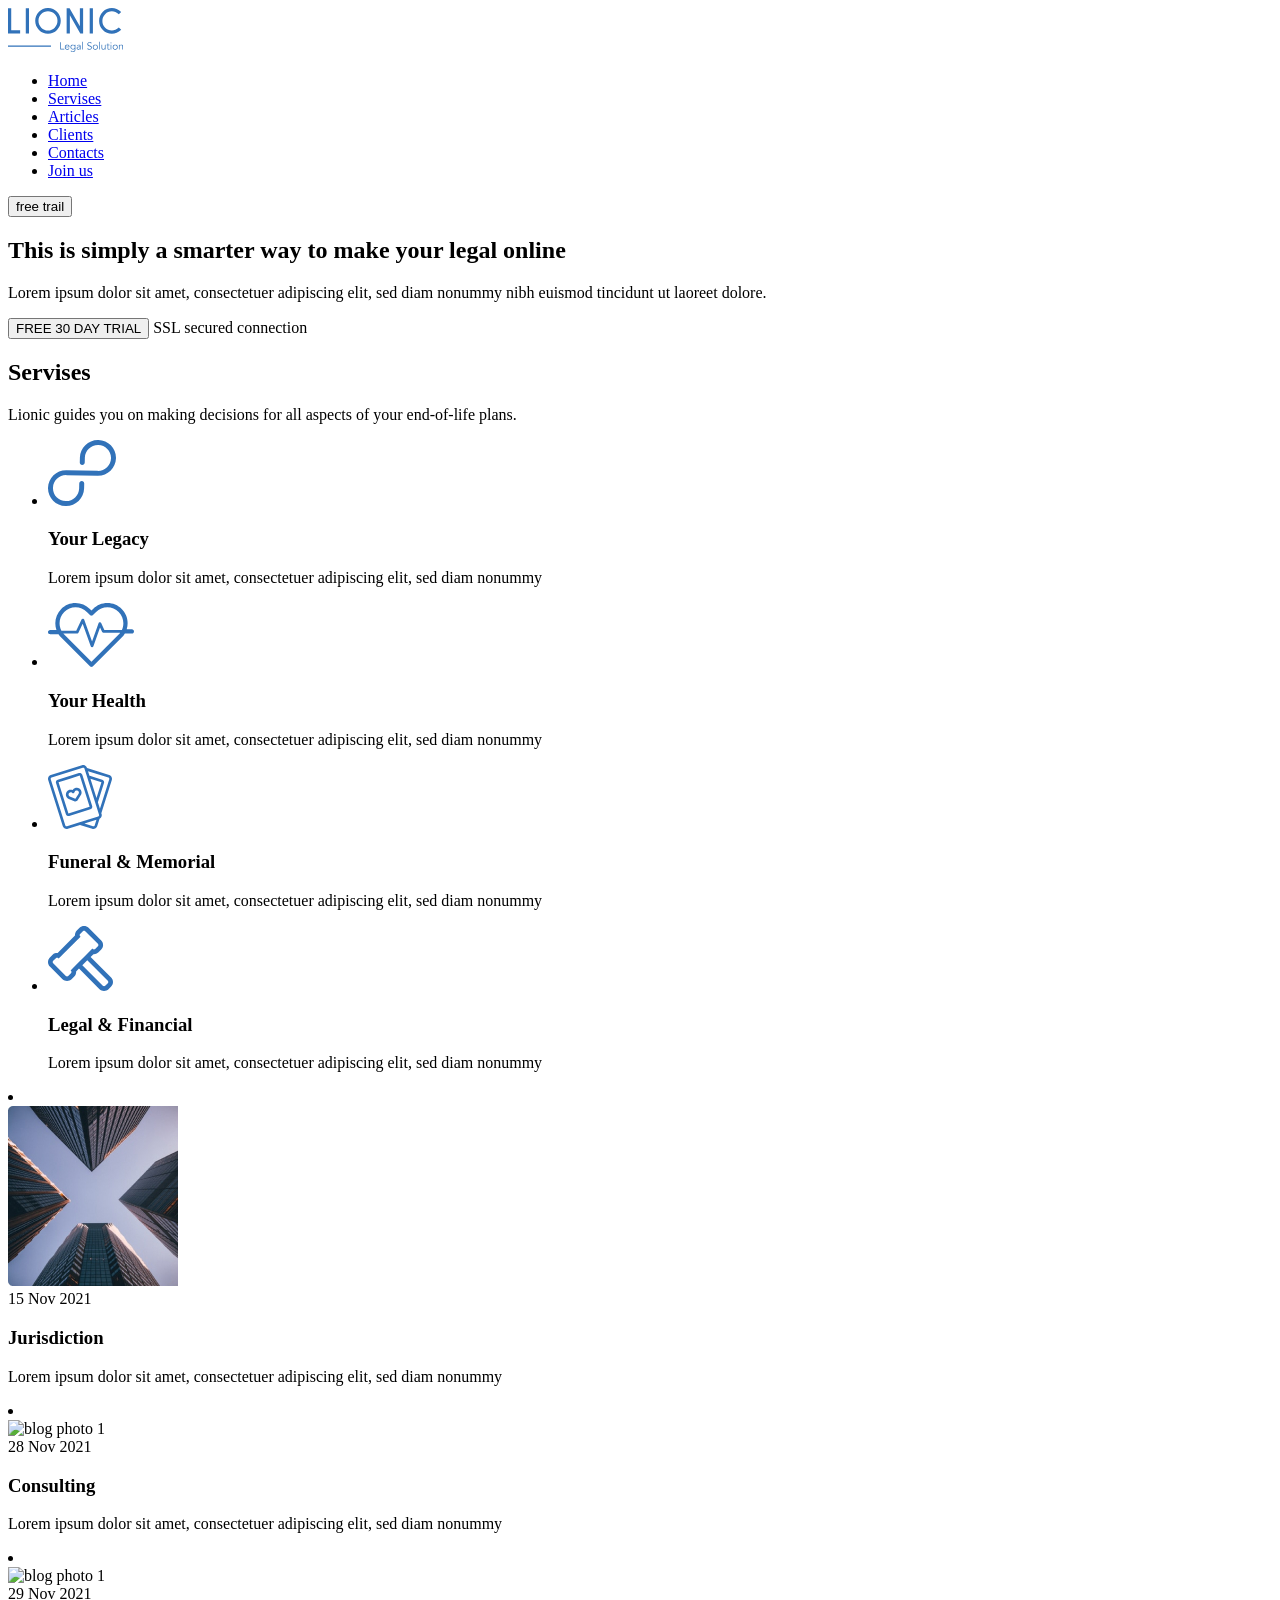
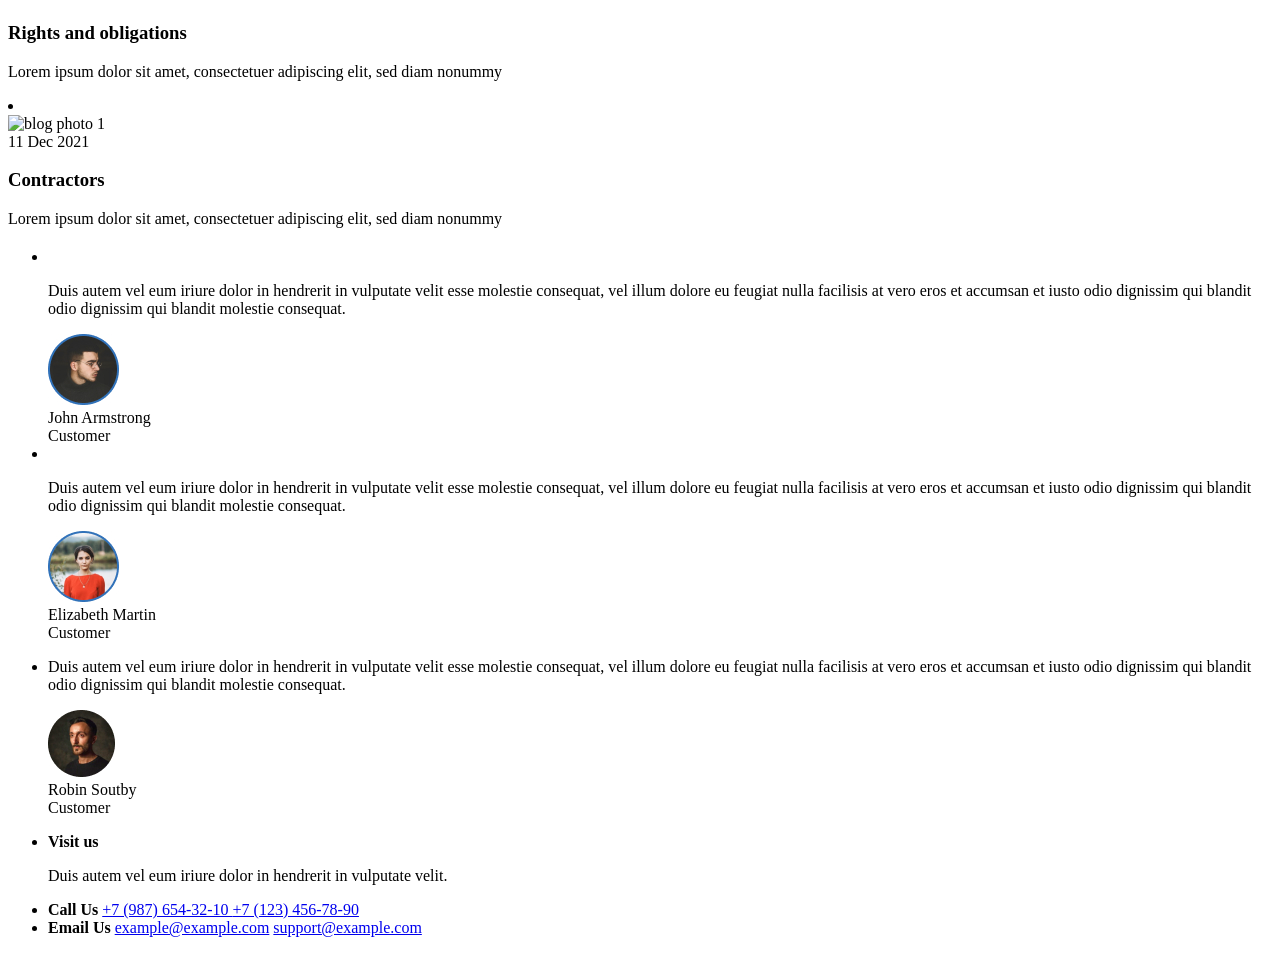
==== index.html @ 8d48a547 "1.5" ====
<!DOCTYPE html>
<html lang="en">
<head>
    <meta charset="UTF-8">
    <meta http-equiv="X-UA-Compatible" content="IE=edge">
    <meta name="viewport" content="width=device-width, initial-scale=1.0">
    <link rel="stylesheet" href="style/index.css">
    <title>Lionic</title>
</head>
<body>
     <header class="header"></header>
<div>
    <a href="#"class="header-logo">
        
        <img src="img/logo.svg" alt="logo" class="header-logo">
    </a>
    
    <nav class="header-nav">
        <ul>
            <li class="heder-list-item"><a href="#" class="header-link">Home</a></li>
            <li class="heder-list-item"><a href="#services" class="header-link">Servises</a></li>
            <li class="heder-list-item"><a href="#articles" class="header-link">Articles</a></li>
            <li class="heder-list-item"><a href="#clients" class="header-link">Clients</a></li>
            <li class="heder-list-item"><a href="#contacts" class="header-link">Contacts</a></li>
            <li class="heder-list-item"><a href="#join_us" class="header-link">Join us</a></li>
        </ul>
    </nav>  
    <button class="btn header-btn">free trail</button>
</div>

<main class="main">
    <section id="hero" class="hero">
        <div class="contanier">
            <div class="hero-container">
                <h1 class="hero-title">
                    This is&nbsp;simply a&nbsp;smarter way to&nbsp;make your legal online
                </h1>
                <p class="header-descr">
                    Lorem ipsum dolor sit amet, consectetuer adipiscing elit, sed diam nonummy nibh euismod tincidunt ut&nbsp;laoreet dolore.
                </p>
                <button class="btn hero-btn">
                    FREE 30&nbsp;DAY TRIAL
                </button>
                <span class="hero-secure">
                    SSL secured connection
                </span>
            </div>
        </div>
    </section>
    <section id="services" class="services">
        <h2 class="section-title services-title">
            Servises
        </h2>
        <p class="section-descr services-descr">
            Lionic guides you on&nbsp;making decisions for all aspects of&nbsp;your end-of-life plans.
        </p>
        <ul class="sernisesitem">
            <li class="services-item">
                <img class="services-item-icon" src="img/serv1.svg" alt="icon"></img>
                <h3 class="servicesitem-title">
                    Your Legacy
                </h3>
                <p class="services-item-desc">
                    Lorem ipsum dolor sit amet, consectetuer adipiscing elit, sed diam nonummy
                </p>
            </li>
            <li class="services-item">
                <img class="services-item-icon" src="img/serv2.svg" alt="icon"></img>
                <h3 class="servicesitem-title">
                    Your Health
                </h3>
                <p class="services-item-desc">
                    Lorem ipsum dolor sit amet, consectetuer adipiscing elit, sed diam nonummy
                </p>
                </li>
            </li>
            <li class="services-item">
                <img class="services-item-icon" src="img/serv3.svg" alt="icon"></img>
                <h3 class="servicesitem-title">
                    Funeral &amp;&nbsp;Memorial
                </h3>
                <p class="services-item-desc">
                    Lorem ipsum dolor sit amet, consectetuer adipiscing elit, sed diam nonummy
                </p>
                </li>
            </li>
            <li class="services-item">
                <img class="services-item-icon" src="img/serv4.svg" alt="icon"></img>
                <h3 class="servicesitem-title">
                    Legal &amp;&nbsp;Financial
                </h3>
                <p class="services-item-desc">
                    Lorem ipsum dolor sit amet, consectetuer adipiscing elit, sed diam nonummy
                </p>
                </li>
            </li>
        </ul>
    </section>
    <section id="articles" class="articles">
    <li class="articles-item">
        <article class="blog-preview">
            <img src="img/blog1.jpg" class="blog-preview" alt="blog photo 1">
            <div class="blog preview-text">
                <time class="blog-preview-time" datetime="2022-02-26 14:36">
                    15&nbsp;Nov 2021
                </time>
                <h3 class="blog-preview-title">
                    Jurisdiction
                </h3>
                <p class="blog-preview-descr">
                    Lorem ipsum dolor sit amet, consectetuer adipiscing elit, sed diam nonummy
                </p>
            </div>
        </article>
    </li>
    <li class="articles-item"></li>
        <article class="blog-preview">
            <img src="img/blog2.jpg" class="blog-preview" alt="blog photo 1">
            <div class="blog preview-text">
                <time class="blog-preview-time" datetime="2022-02-26 14:36">
                    28&nbsp;Nov 2021
                </time>
                <h3 class="blog-preview-title">
                    Consulting
                </h3>
                <p class="blog-preview-descr">
                    Lorem ipsum dolor sit amet, consectetuer adipiscing elit, sed diam nonummy
                </p>
            </div>
        </article>
    <li class="articles-item"></li>
            <article class="blog-preview">
                <img src="img/blog3.jpg" class="blog-preview" alt="blog photo 1">
                <div class="blog preview-text">
                    <time class="blog-preview-time" datetime="2022-02-26 14:36">
                        29&nbsp;Nov 2021
                    </time>
                    <h3 class="blog-preview-title">
                        Rights and obligations
                    </h3>
                    <p class="blog-preview-descr">
                        Lorem ipsum dolor sit amet, consectetuer adipiscing elit, sed diam nonummy
                    </p>
                </div>
            </article>
    <li class="articles-item"></li>
            <article class="blog-preview">
                <img src="img/blog4.jpg" class="blog-preview" alt="blog photo 1">
                <div class="blog preview-text">
                    <time class="blog-preview-time" datetime="2022-02-26 14:36">
                        11&nbsp;Deс 2021
                    </time>
                    <h3 class="blog-preview-title">
                        Contractors
                    </h3>
                    <p class="blog-preview-descr">
                        Lorem ipsum dolor sit amet, consectetuer adipiscing elit, sed diam nonummy
                    </p>
                </div>
            </article>
    </section>
    <section id="clients" class="clients">
        <div class="contanier">
            <h2 class="section-title clients-title">

            </h2>
            <ul class="client-list">
                <li class="client-item"></li>
                    <p class="clients-item-descr">
                        Duis autem vel eum iriure dolor in&nbsp;hendrerit in&nbsp;vulputate velit esse molestie consequat, vel illum dolore
                        eu&nbsp;feugiat nulla facilisis at&nbsp;vero eros et&nbsp;accumsan et&nbsp;iusto odio dignissim qui blandit odio
                        dignissim qui blandit molestie consequat.
                    </p>
                    <div class="client-user">
                        <div class="client-avatar">
                            <img src="img/client1.jpg" alt="">
                        </div>
                        <div class="client-tex">
                            <div class="client-name">
                                John Armstrong
                            </div>
                            <span class="client-post">
                                Customer    
                            </span>
                        </div>
                    </div>
                <li class="client-item"></li>
                <p class="clients-item-descr">
                    Duis autem vel eum iriure dolor in&nbsp;hendrerit in&nbsp;vulputate velit esse molestie consequat, vel illum dolore
                    eu&nbsp;feugiat nulla facilisis at&nbsp;vero eros et&nbsp;accumsan et&nbsp;iusto odio dignissim qui blandit odio
                    dignissim qui blandit molestie consequat.
                </p>
                <div class="client-user">
                    <div class="client-avatar">
                        <img src="img/client2.jpg" alt="">
                    </div>
                    <div class="client-tex">
                        <div class="client-name">
                             Elizabeth Martin
                        </div>
                        <span class="client-post">
                            Customer
                        </span>
                    </div>
                </div>
                <li class="client-item">
                <p class="clients-item-descr">
                    Duis autem vel eum iriure dolor in&nbsp;hendrerit in&nbsp;vulputate velit esse molestie consequat, vel illum dolore
                    eu&nbsp;feugiat nulla facilisis at&nbsp;vero eros et&nbsp;accumsan et&nbsp;iusto odio dignissim qui blandit odio
                    dignissim qui blandit molestie consequat.
                </p>
                <div class="client-user">
                    <div class="client-avatar">
                        <img src="img/client3.jpg" alt="">
                    </div>
                    <div class="client-tex">
                        <div class="client-name">
                            Robin Soutby
                        </div>
                        <span class="client-post">
                            Customer
                        </span>
                    </div>
                </div>
                </li>
            </ul>
        </div>
    </section>
    <section id="contacts" class="contacts">
    <ul class="contacts-list">
        <li class="contacts-item">
            <strong class="contacts-item-caption">
                Visit us
            </strong>
            <p class="contavts-item-text">
                Duis autem vel eum iriure dolor in&nbsp;hendrerit in&nbsp;vulputate velit.
            </p>
        </li>
        <li class="contacts-item">
            <strong class="contacts-item-caption">
                Call&nbsp;Us
            </strong>
            <a href="tel:+79876543210" class="contacs-item-link">
                +7 (987) 654-32-10
            </a>
            <a href="tel:+71234567890" class="contacs-item-link">
                +7 (123) 456-78-90
            </a>
        </li>
        <li class="contacts-item">
            <strong class="contacts-item-caption">
                Email&nbsp;Us
            </strong>
            <a href="mailto:example@example.com">example@example.com</a>
            <a href="mailto:support@example.com">support@example.com</a>
        </li>
    </ul>
    </section>
    <section id="join_us" class="join_us">
    
    </sectionsrc
</main>
<footer class="footer">

</footer>
</body>
</html>
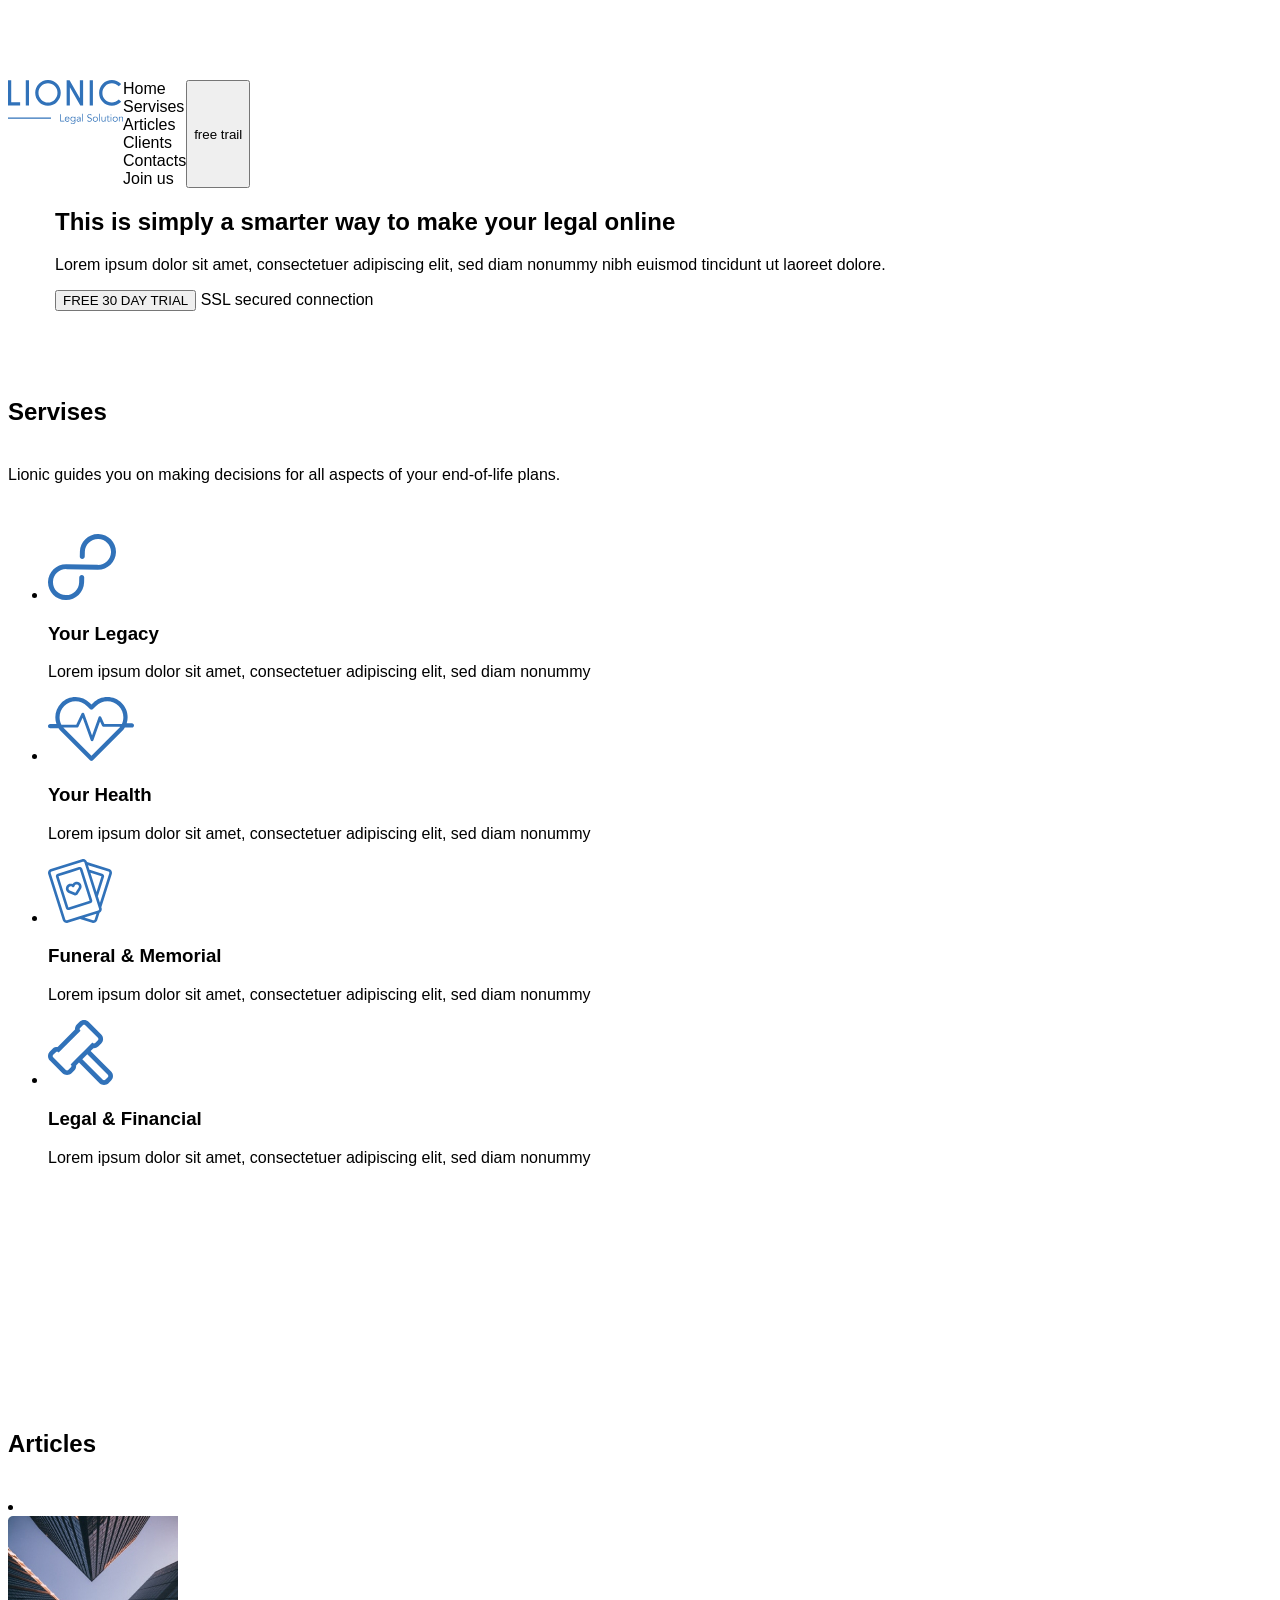
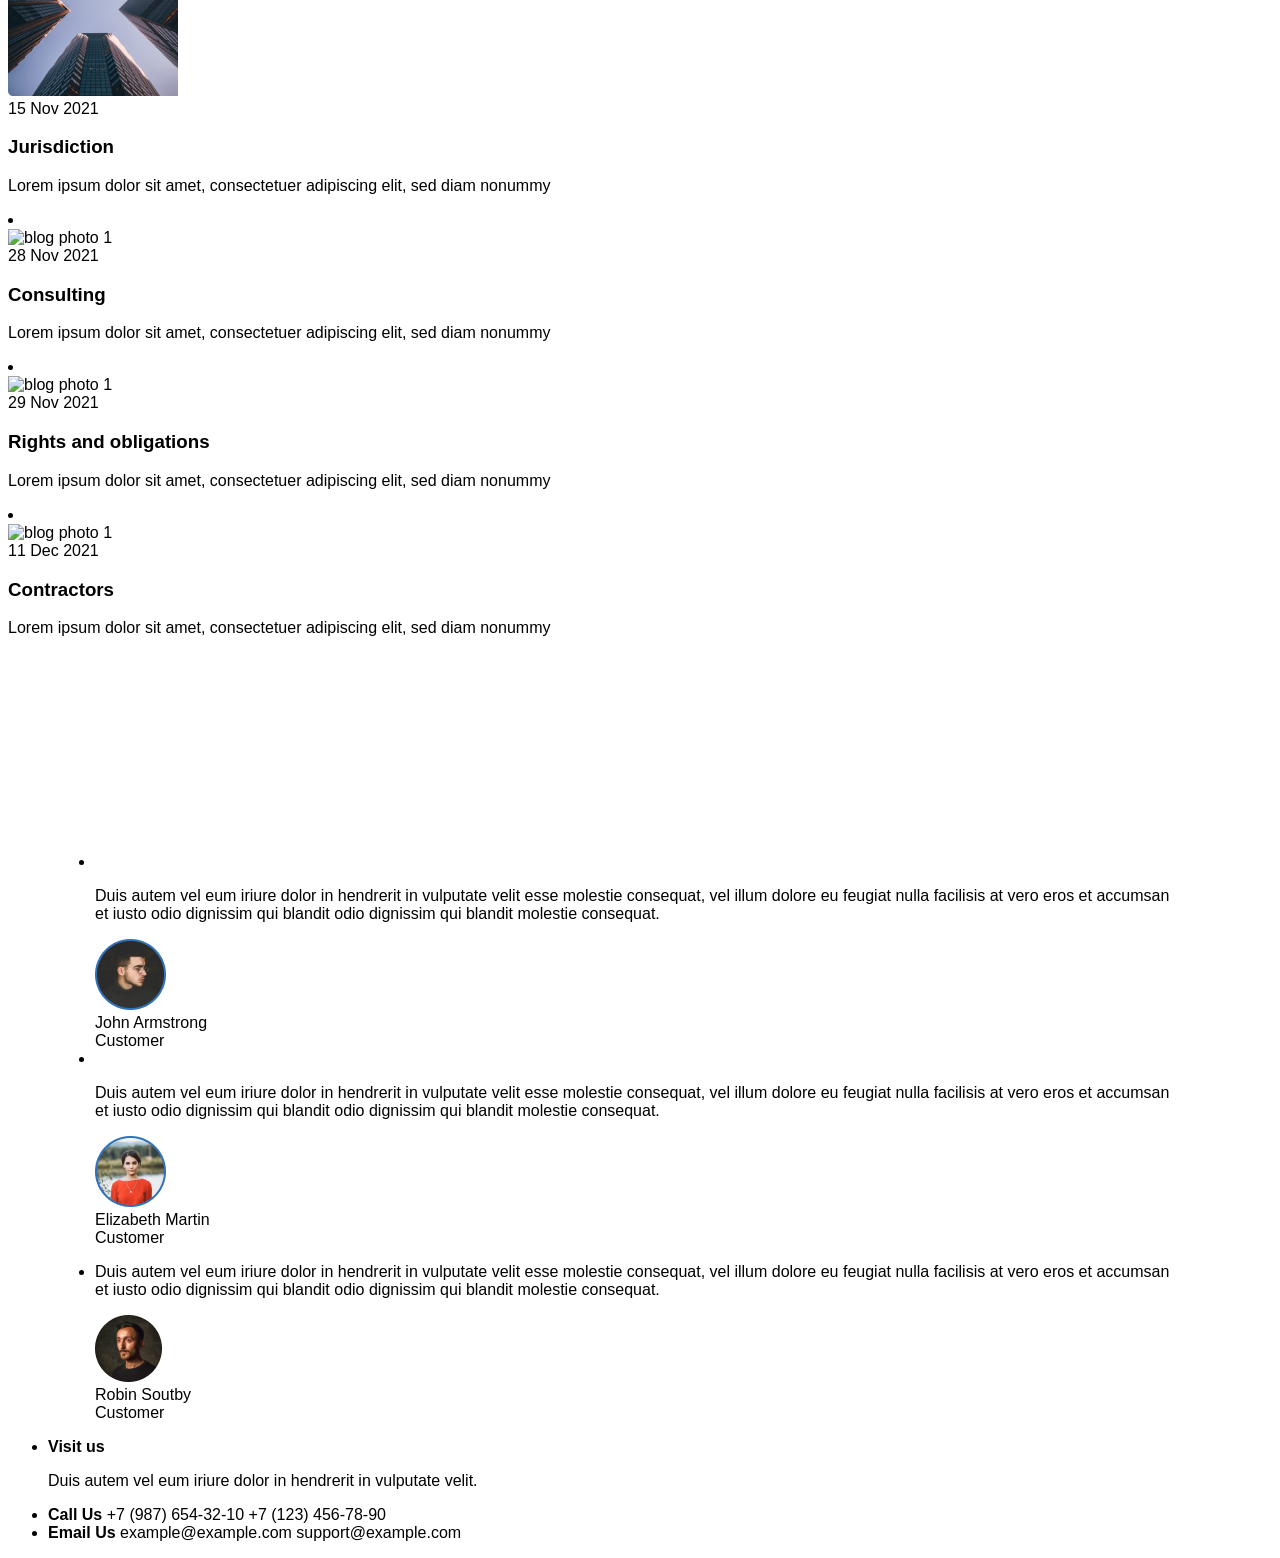
==== commit afd15dc6: "0.6.77" ====
--- a/index.html
+++ b/index.html
@@ -4,19 +4,20 @@
     <meta charset="UTF-8">
     <meta http-equiv="X-UA-Compatible" content="IE=edge">
     <meta name="viewport" content="width=device-width, initial-scale=1.0">
-    <link rel="stylesheet" href="style/index.css">
+    <link rel="stylesheet" href="css/normalize.css">
+    <link rel="stylesheet" href="css/style.css">
     <title>Lionic</title>
 </head>
 <body>
      <header class="header"></header>
-<div>
+<div class="container flex heaedercontainer">
     <a href="#"class="header-logo">
         
         <img src="img/logo.svg" alt="logo" class="header-logo">
     </a>
     
     <nav class="header-nav">
-        <ul>
+        <ul class="header-list  list-reset">
             <li class="heder-list-item"><a href="#" class="header-link">Home</a></li>
             <li class="heder-list-item"><a href="#services" class="header-link">Servises</a></li>
             <li class="heder-list-item"><a href="#articles" class="header-link">Articles</a></li>
@@ -47,7 +48,7 @@
             </div>
         </div>
     </section>
-    <section id="services" class="services">
+    <section id="services" class="services section-offiset">
         <h2 class="section-title services-title">
             Servises
         </h2>
@@ -96,7 +97,10 @@
             </li>
         </ul>
     </section>
-    <section id="articles" class="articles">
+    <section id="articles" class="articles section-offiset">
+            <h2 class="section-title services-title">
+              Articles
+             </h2>
     <li class="articles-item">
         <article class="blog-preview">
             <img src="img/blog1.jpg" class="blog-preview" alt="blog photo 1">
@@ -159,7 +163,7 @@
                 </div>
             </article>
     </section>
-    <section id="clients" class="clients">
+    <section id="clients" class="clients ection-offiset">
         <div class="contanier">
             <h2 class="section-title clients-title">
 
@@ -226,7 +230,7 @@
             </ul>
         </div>
     </section>
-    <section id="contacts" class="contacts">
+    <section id="contacts" class="contacts ection-offiset">
     <ul class="contacts-list">
         <li class="contacts-item">
             <strong class="contacts-item-caption">
@@ -256,7 +260,7 @@
         </li>
     </ul>
     </section>
-    <section id="join_us" class="join_us">
+    <section id="join_us" class="join_us ection-offiset">
     
     </sectionsrc
 </main>
--- a/css/style.css
+++ b/css/style.css
@@ -0,0 +1,68 @@
+html {
+    box-sizing: border-box;
+}
+
+
+*,
+*::before,
+*::after {
+    box-sizing:inherit;
+}
+
+a {
+    color: inherit;
+    text-decoration: none;
+}
+
+img{
+    max-width: 100%;
+}
+
+body {
+    min-width: 1200px;
+    font-family: 'font', sans-serif;
+}
+
+.list-reset {
+    margin: 0;
+    padding: 0;
+    list-style: none;
+}
+
+.btn-reset {
+    padding: 0;
+    border:0;
+    background-color: transparent;
+    cursor: pointer;
+}
+
+.flex {
+    display: flex;
+}
+
+.contanier{
+    width:1200px;
+    padding: 0 15px;
+    margin: 0 auto;
+}
+
+.section-title{
+    margin: 0;
+    margin-bottom: 40px;
+}
+
+.section-descr {
+    margin: 0;
+    margin-bottom: 50px;
+}
+
+.section-offiset{
+    padding-top: 87px;
+    padding-bottom: 160px;
+}
+
+/*HEADER*/
+.header{
+    padding: 36px 0;
+}
+
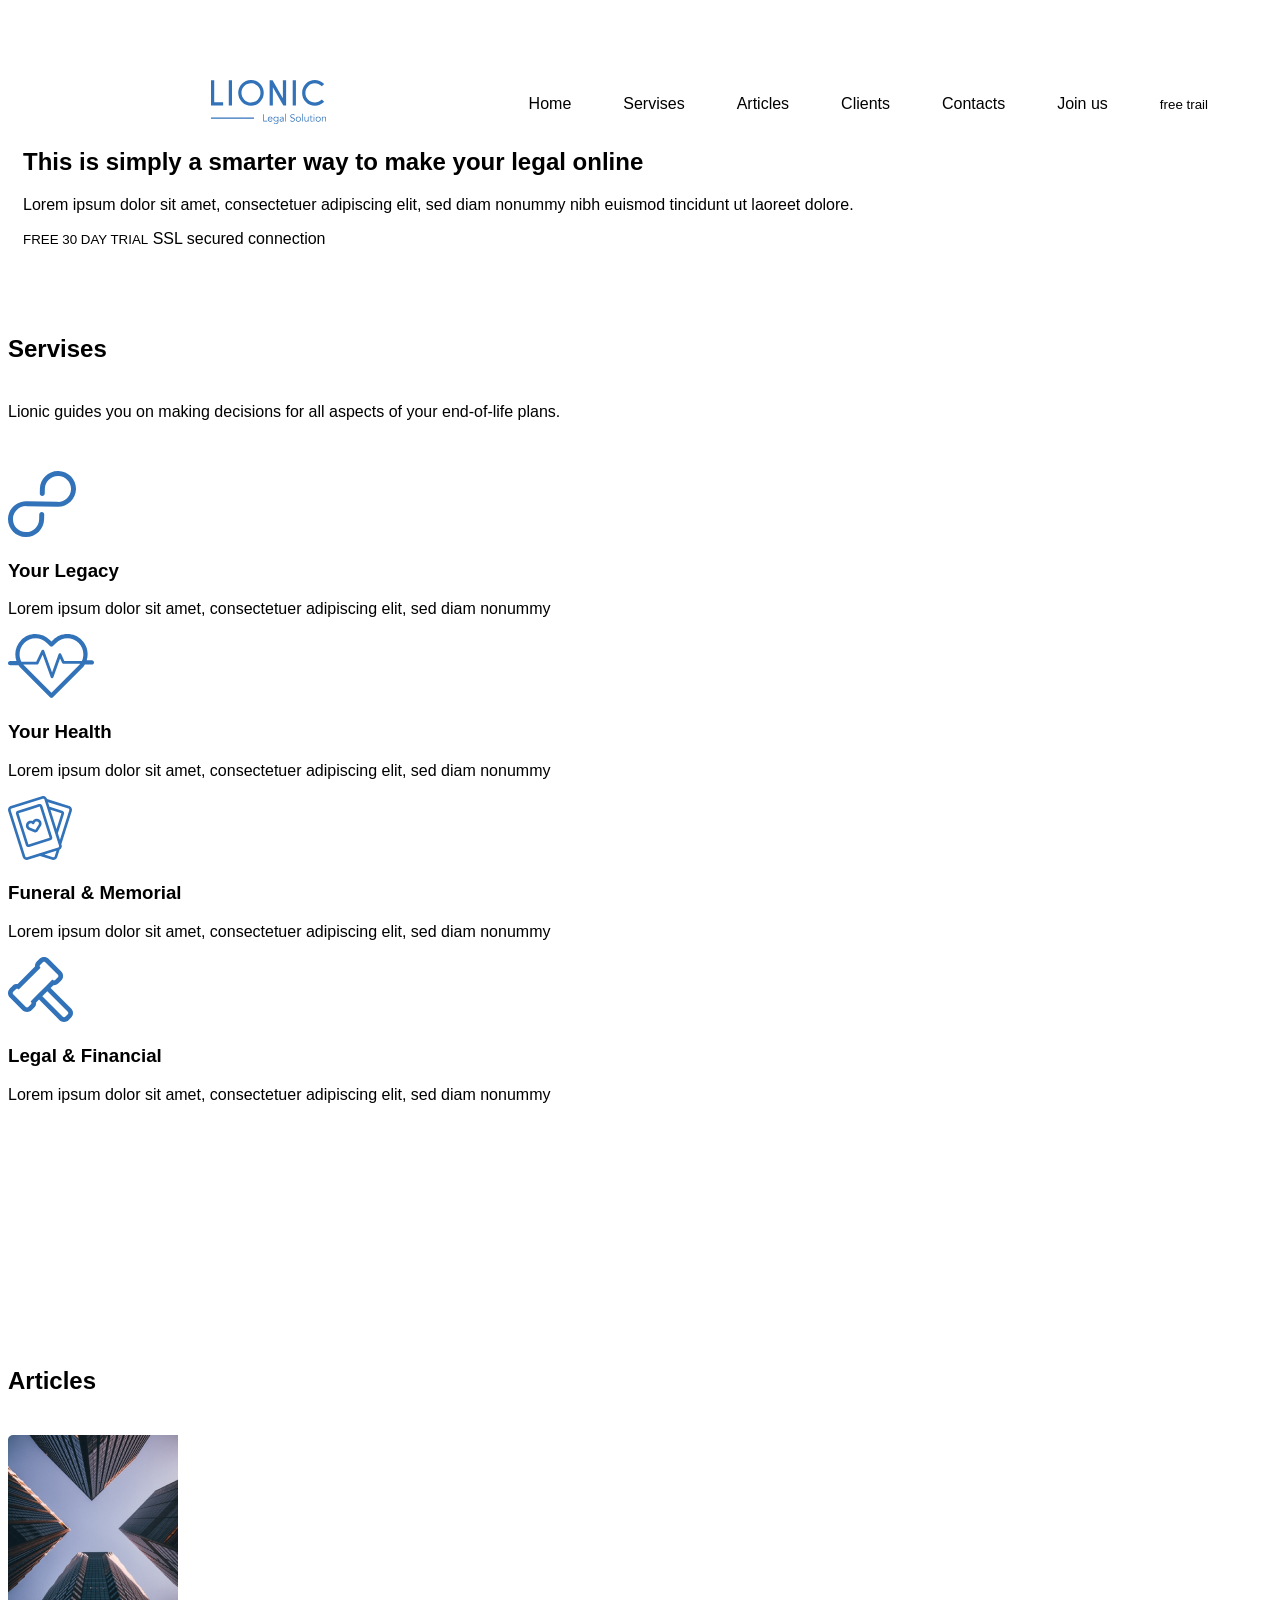
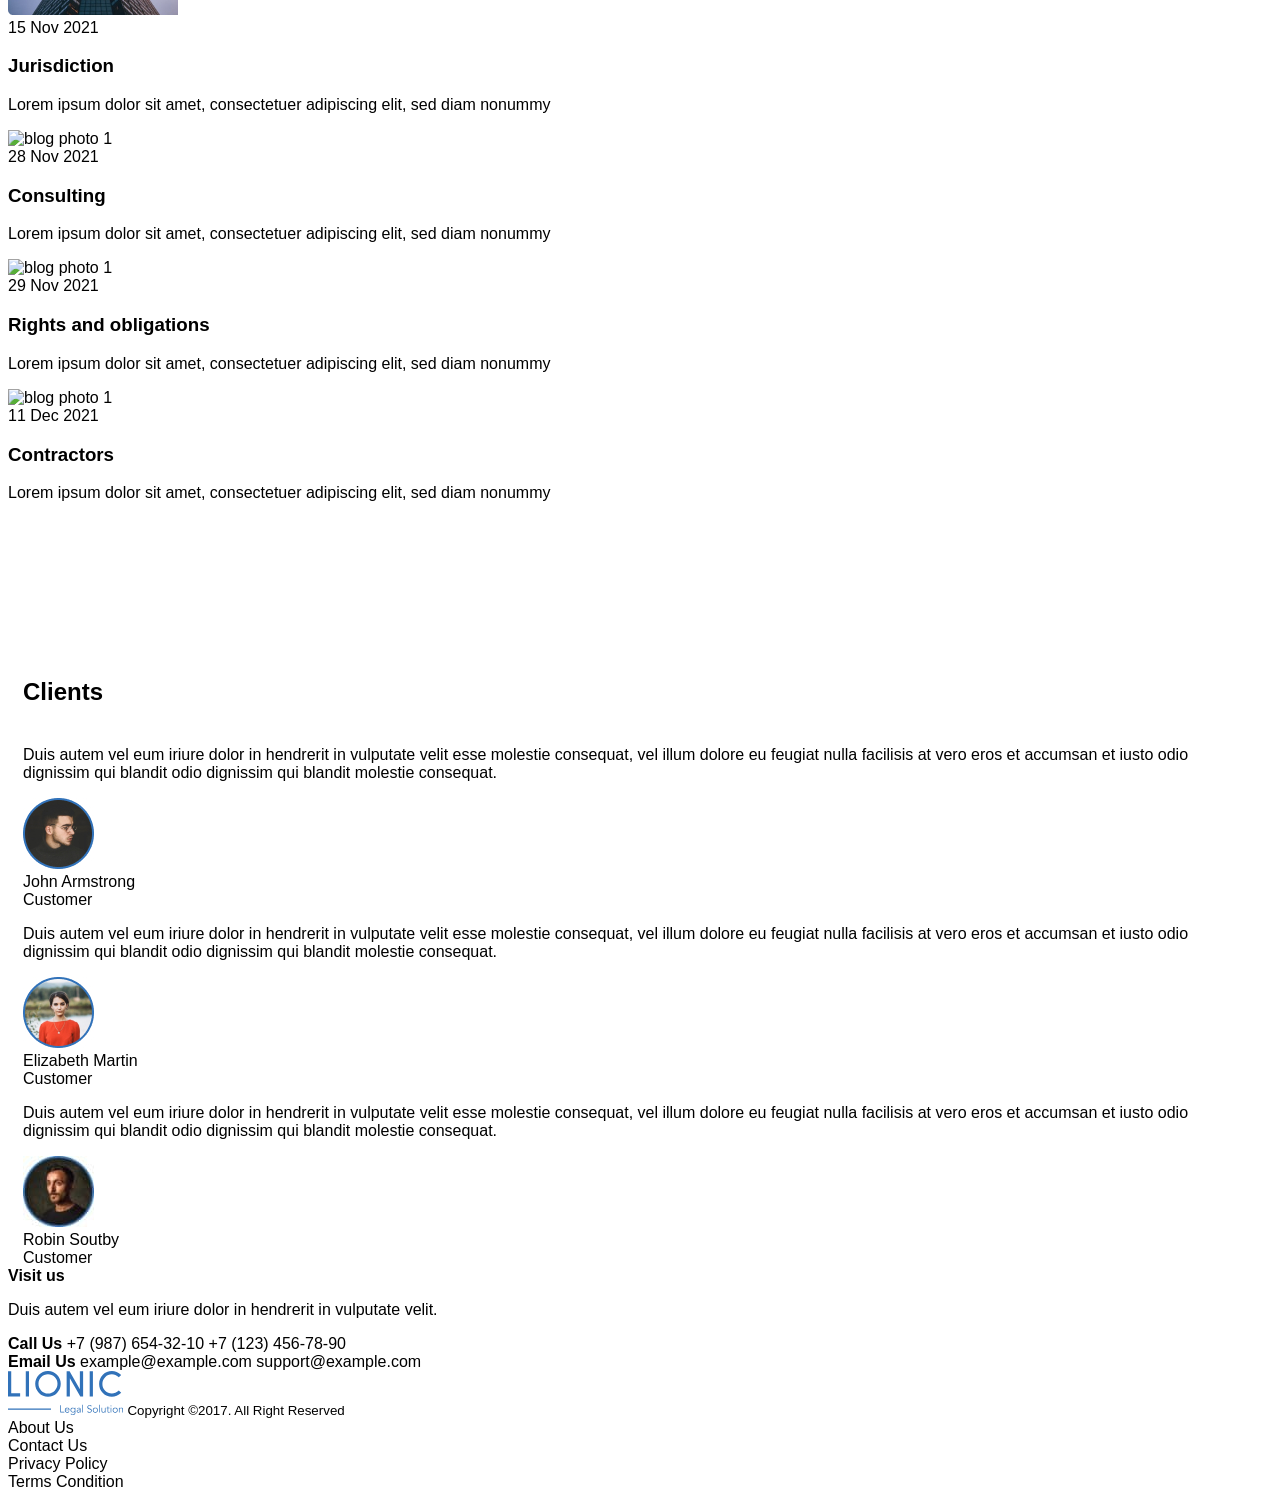
==== commit 43905199: "0/0/0/;" ====
--- a/index.html
+++ b/index.html
@@ -1,5 +1,5 @@
 <!DOCTYPE html>
-<html lang="en">
+<html lang="ru">
 <head>
     <meta charset="UTF-8">
     <meta http-equiv="X-UA-Compatible" content="IE=edge">
@@ -10,23 +10,22 @@
 </head>
 <body>
      <header class="header"></header>
-<div class="container flex heaedercontainer">
+<div class="container flex header-container">
     <a href="#"class="header-logo">
-        
-        <img src="img/logo.svg" alt="logo" class="header-logo">
+    <img src="img/logo.svg" alt="logo" class="header-logo">
     </a>
     
     <nav class="header-nav">
-        <ul class="header-list  list-reset">
-            <li class="heder-list-item"><a href="#" class="header-link">Home</a></li>
-            <li class="heder-list-item"><a href="#services" class="header-link">Servises</a></li>
-            <li class="heder-list-item"><a href="#articles" class="header-link">Articles</a></li>
-            <li class="heder-list-item"><a href="#clients" class="header-link">Clients</a></li>
-            <li class="heder-list-item"><a href="#contacts" class="header-link">Contacts</a></li>
-            <li class="heder-list-item"><a href="#join_us" class="header-link">Join us</a></li>
+        <ul class="header-list  list-reset flex">
+            <li class="header-list-item"><a href="#" class="header-link">Home</a></li>
+            <li class="header-list-item"><a href="#services" class="header-link">Servises</a></li>
+            <li class="header-list-item"><a href="#articles" class="header-link">Articles</a></li>
+            <li class="header-list-item"><a href="#clients" class="header-link">Clients</a></li>
+            <li class="header-list-item"><a href="#contacts" class="header-link">Contacts</a></li>
+            <li class="header-list-item"><a href="#join_us" class="header-link">Join us</a></li>
         </ul>
     </nav>  
-    <button class="btn header-btn">free trail</button>
+    <button class="btn-reset btn header-btn">free trail</button>
 </div>
 
 <main class="main">
@@ -39,7 +38,7 @@
                 <p class="header-descr">
                     Lorem ipsum dolor sit amet, consectetuer adipiscing elit, sed diam nonummy nibh euismod tincidunt ut&nbsp;laoreet dolore.
                 </p>
-                <button class="btn hero-btn">
+                <button class="btn-reset btn hero-btn">
                     FREE 30&nbsp;DAY TRIAL
                 </button>
                 <span class="hero-secure">
@@ -55,10 +54,10 @@
         <p class="section-descr services-descr">
             Lionic guides you on&nbsp;making decisions for all aspects of&nbsp;your end-of-life plans.
         </p>
-        <ul class="sernisesitem">
+        <ul class="list-reset servises-item">
             <li class="services-item">
                 <img class="services-item-icon" src="img/serv1.svg" alt="icon"></img>
-                <h3 class="servicesitem-title">
+                <h3 class="service-sitem-title">
                     Your Legacy
                 </h3>
                 <p class="services-item-desc">
@@ -67,7 +66,7 @@
             </li>
             <li class="services-item">
                 <img class="services-item-icon" src="img/serv2.svg" alt="icon"></img>
-                <h3 class="servicesitem-title">
+                <h3 class="services-item-title">
                     Your Health
                 </h3>
                 <p class="services-item-desc">
@@ -77,7 +76,7 @@
             </li>
             <li class="services-item">
                 <img class="services-item-icon" src="img/serv3.svg" alt="icon"></img>
-                <h3 class="servicesitem-title">
+                <h3 class="services-item-title">
                     Funeral &amp;&nbsp;Memorial
                 </h3>
                 <p class="services-item-desc">
@@ -87,7 +86,7 @@
             </li>
             <li class="services-item">
                 <img class="services-item-icon" src="img/serv4.svg" alt="icon"></img>
-                <h3 class="servicesitem-title">
+                <h3 class="service-sitem-title">
                     Legal &amp;&nbsp;Financial
                 </h3>
                 <p class="services-item-desc">
@@ -101,6 +100,7 @@
             <h2 class="section-title services-title">
               Articles
              </h2>
+<ul class="list-reset servises-item">
     <li class="articles-item">
         <article class="blog-preview">
             <img src="img/blog1.jpg" class="blog-preview" alt="blog photo 1">
@@ -166,17 +166,17 @@
     <section id="clients" class="clients ection-offiset">
         <div class="contanier">
             <h2 class="section-title clients-title">
-
+                Clients
             </h2>
-            <ul class="client-list">
+            <ul class="client-list list-reset">
                 <li class="client-item"></li>
-                    <p class="clients-item-descr">
-                        Duis autem vel eum iriure dolor in&nbsp;hendrerit in&nbsp;vulputate velit esse molestie consequat, vel illum dolore
-                        eu&nbsp;feugiat nulla facilisis at&nbsp;vero eros et&nbsp;accumsan et&nbsp;iusto odio dignissim qui blandit odio
-                        dignissim qui blandit molestie consequat.
-                    </p>
-                    <div class="client-user">
-                        <div class="client-avatar">
+                <p class="clients-item-descr">
+                    Duis autem vel eum iriure dolor in&nbsp;hendrerit in&nbsp;vulputate velit esse molestie consequat, vel illum dolore
+                    eu&nbsp;feugiat nulla facilisis at&nbsp;vero eros et&nbsp;accumsan et&nbsp;iusto odio dignissim qui blandit odio
+                    dignissim qui blandit molestie consequat.
+                </p>
+                <div class="client-user">
+                    <div class="client-avatar">
                             <img src="img/client1.jpg" alt="">
                         </div>
                         <div class="client-tex">
@@ -190,6 +190,7 @@
                     </div>
                 <li class="client-item"></li>
                 <p class="clients-item-descr">
+            
                     Duis autem vel eum iriure dolor in&nbsp;hendrerit in&nbsp;vulputate velit esse molestie consequat, vel illum dolore
                     eu&nbsp;feugiat nulla facilisis at&nbsp;vero eros et&nbsp;accumsan et&nbsp;iusto odio dignissim qui blandit odio
                     dignissim qui blandit molestie consequat.
@@ -231,7 +232,7 @@
         </div>
     </section>
     <section id="contacts" class="contacts ection-offiset">
-    <ul class="contacts-list">
+    <ul class="list-reset servises-item">
         <li class="contacts-item">
             <strong class="contacts-item-caption">
                 Visit us
@@ -244,10 +245,10 @@
             <strong class="contacts-item-caption">
                 Call&nbsp;Us
             </strong>
-            <a href="tel:+79876543210" class="contacs-item-link">
+            <a href="tel:+79876543210" class="contacts-item-link">
                 +7 (987) 654-32-10
             </a>
-            <a href="tel:+71234567890" class="contacs-item-link">
+            <a href="tel:+71234567890" class="contacts-item-link">
                 +7 (123) 456-78-90
             </a>
         </li>
@@ -265,7 +266,39 @@
     </sectionsrc
 </main>
 <footer class="footer">
-
+    <div class="container">
+        <div class="footer-left">
+        <a href="#" class="footer-logo">
+            <img src="img/logo.svg" alt="Logo">
+        </a>
+        <small class="footer-copy">
+            Copyright ©2017. All Right Reserved
+        </small>
+    </div>
+    <div class="footer-right">
+        <nav class="footer-nav">
+            <ul class="list-reset footer-list">
+                <li class="footer-item">
+                    <a href="#" target="_blank" class="footer-link">About Us</a>
+                </li>
+                <li class="footer-item">
+                    <a href="#" target="_blank" class="footer-link">Contact Us</a>
+                </li>
+                <li class="footer-item">
+                    <a href="#" target="_blank" class="footer-link">Privacy Policy</a>
+                </li>
+                <li class="footer-item">
+                    <a href="#" target="_blank" class="footer-link">Terms Condition</a>
+                </li>
+            </ul>
+        </nav>
+        <ul class="list-reset social">
+            <li class="social-item"><a href="#" class="social-link social-link-tw"></a></li>
+            <li class="social-item"><a href="#" class="social-link social-link-linkedin"></a></li>
+            <li class="social-item"><a href="#" class="social-link social-link-mail"></a></li>
+        </ul>
+    </div>
+</div>
 </footer>
 </body>
 </html>
--- a/css/style.css
+++ b/css/style.css
@@ -6,7 +6,7 @@
 *,
 *::before,
 *::after {
-    box-sizing:inherit;
+    box-sizing: inherit;
 }
 
 a {
@@ -19,7 +19,7 @@
 }
 
 body {
-    min-width: 1200px;
+    max-width: 1200px;
     font-family: 'font', sans-serif;
 }
 
@@ -41,7 +41,7 @@
 }
 
 .contanier{
-    width:1200px;
+    width: 1200px;
     padding: 0 15px;
     margin: 0 auto;
 }
@@ -66,3 +66,19 @@
     padding: 36px 0;
 }
 
+.header-container {
+    align-items: center;
+}
+
+.header-logo {
+    margin: auto;
+}
+
+.header-nav {
+    margin-right: 52px;
+}
+
+.header-list-item:not(:last-child){
+    margin-right: 52px;
+}
+
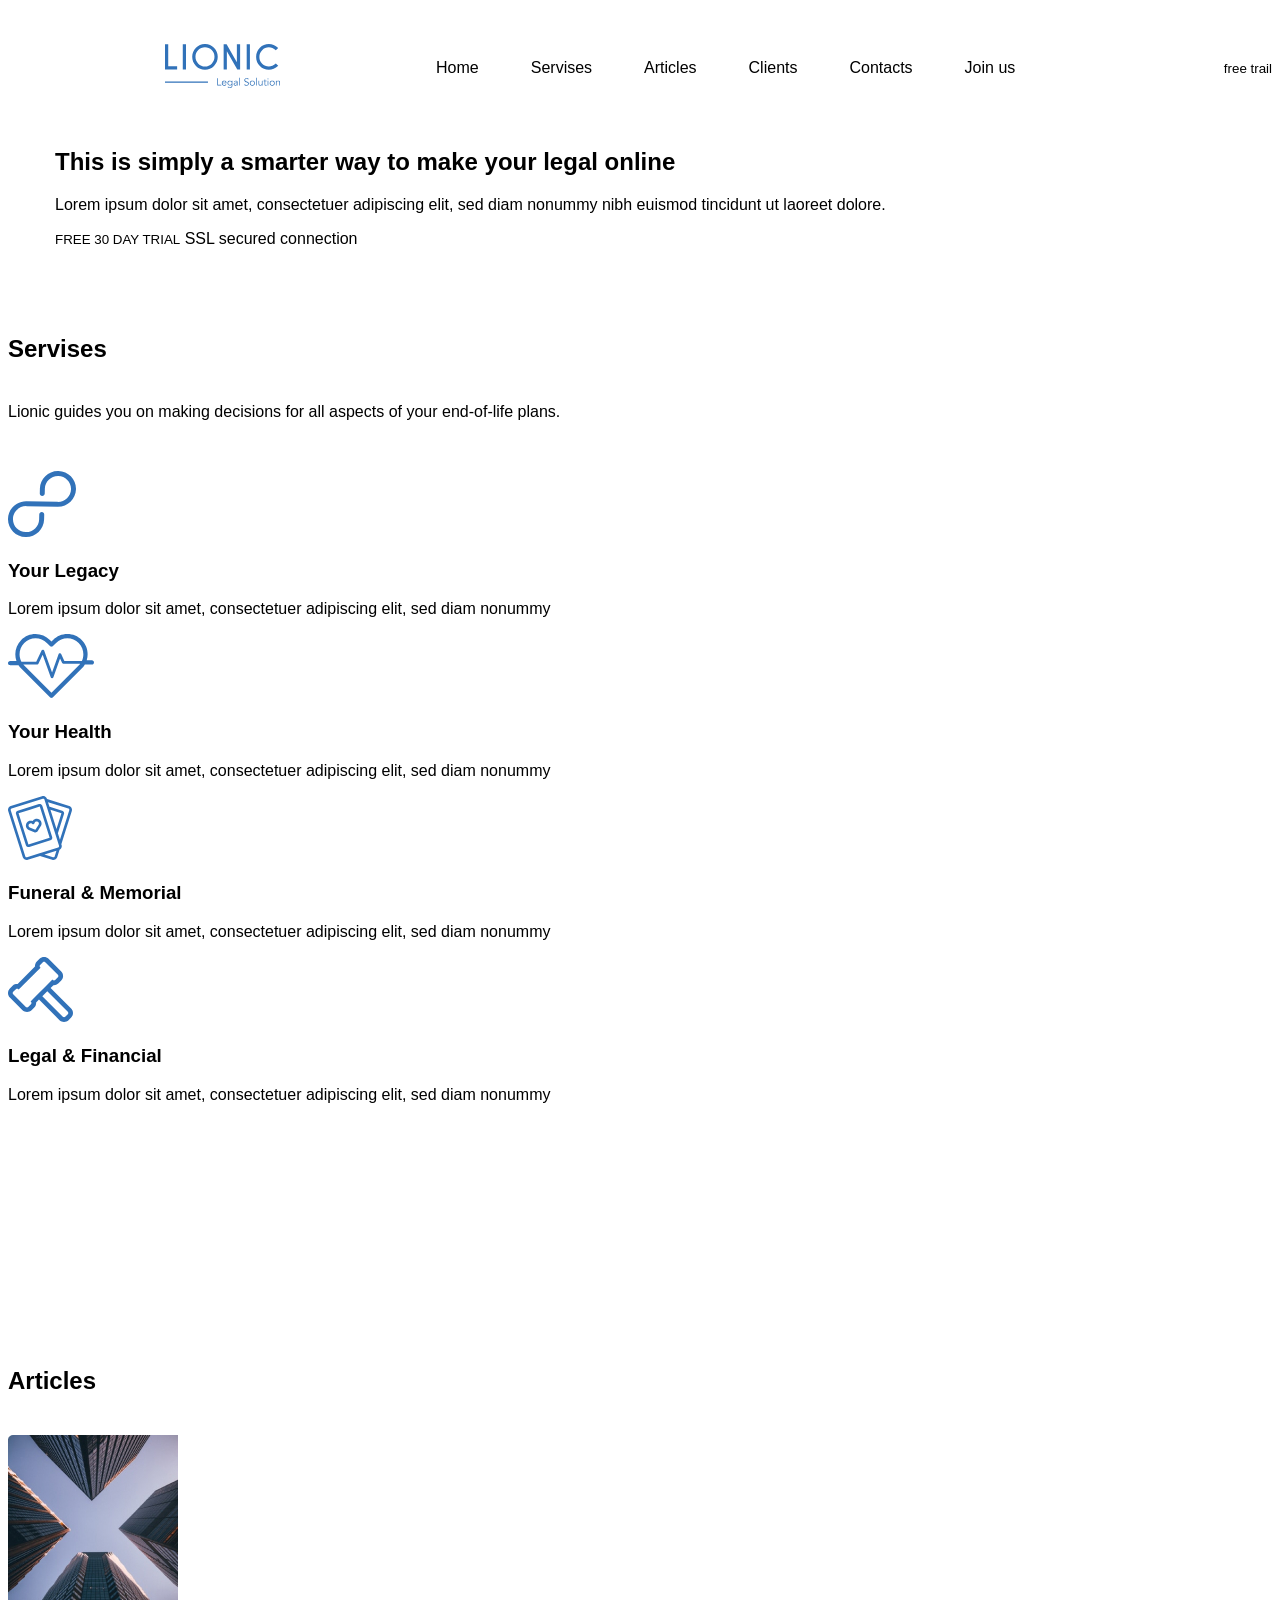
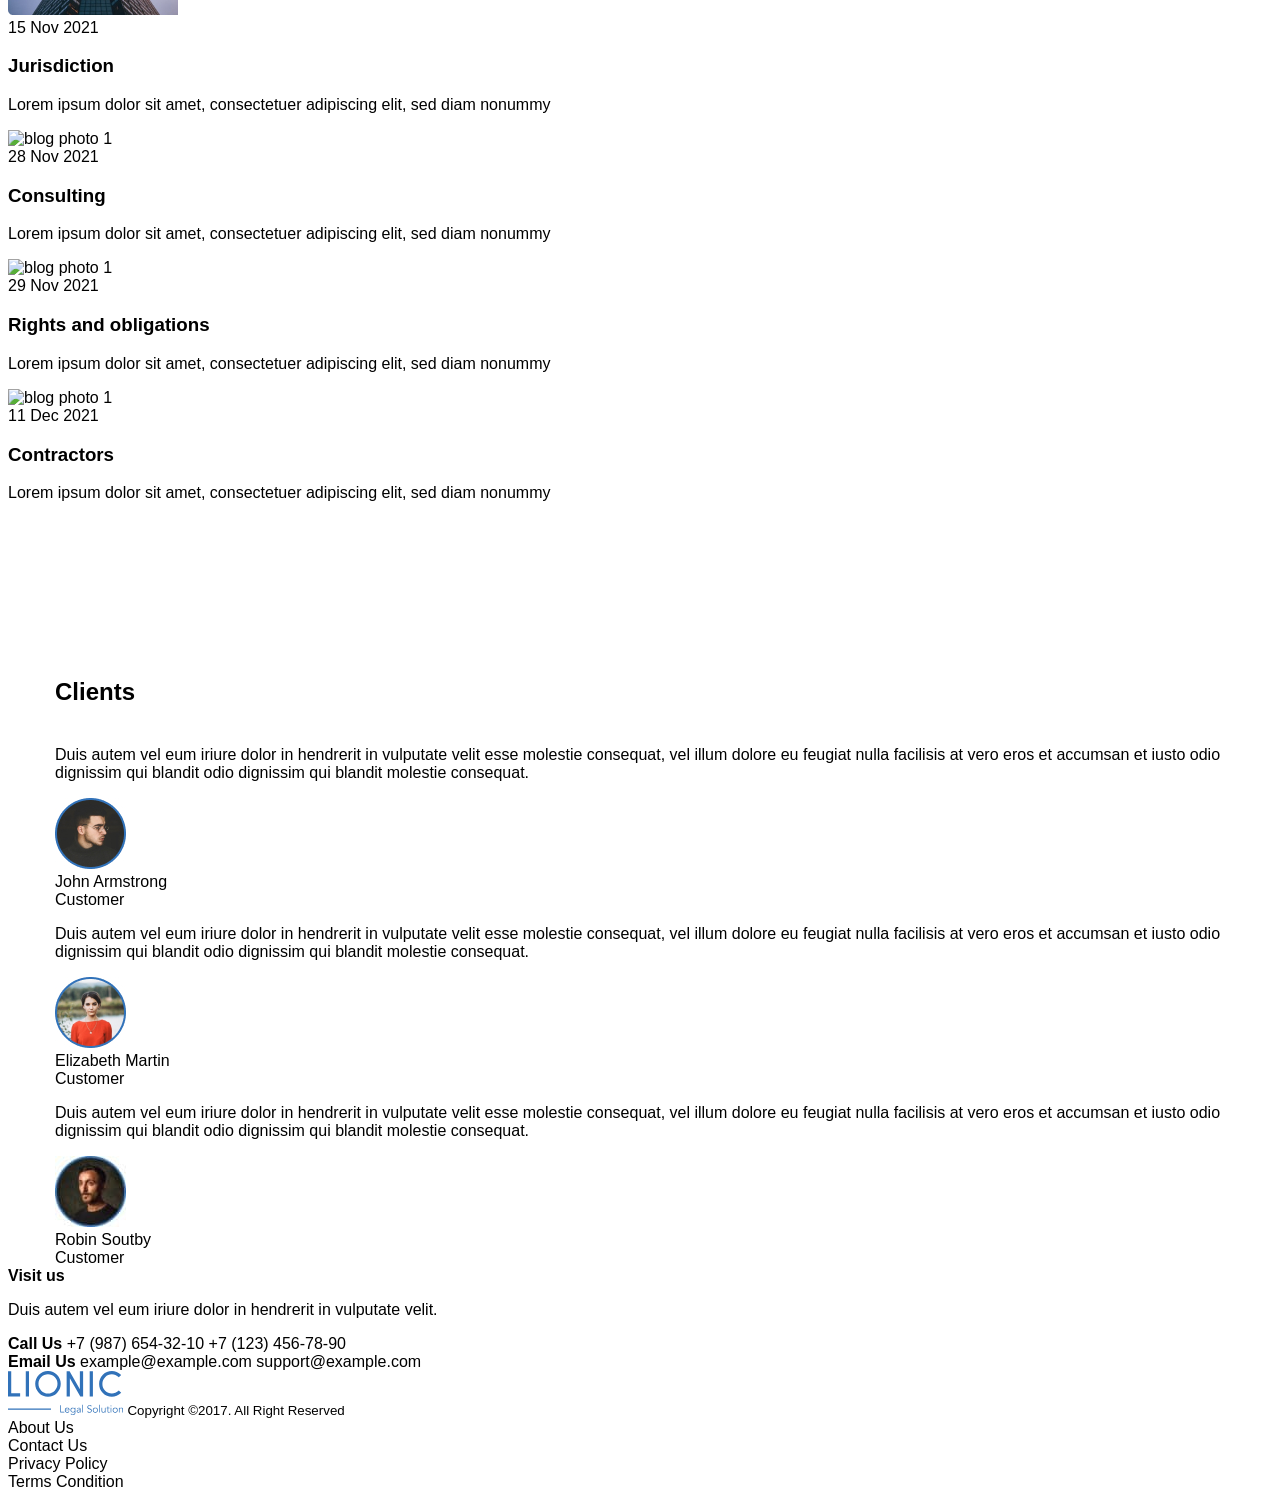
==== commit 99b4381a: "0ю6ю" ====
--- a/index.html
+++ b/index.html
@@ -9,7 +9,7 @@
     <title>Lionic</title>
 </head>
 <body>
-     <header class="header"></header>
+     <header class="header">
 <div class="container flex header-container">
     <a href="#"class="header-logo">
     <img src="img/logo.svg" alt="logo" class="header-logo">
@@ -27,7 +27,7 @@
     </nav>  
     <button class="btn-reset btn header-btn">free trail</button>
 </div>
-
+</header>
 <main class="main">
     <section id="hero" class="hero">
         <div class="contanier">
@@ -263,7 +263,7 @@
     </section>
     <section id="join_us" class="join_us ection-offiset">
     
-    </sectionsrc
+    </sectionsrc>
 </main>
 <footer class="footer">
     <div class="container">
--- a/css/style.css
+++ b/css/style.css
@@ -19,7 +19,7 @@
 }
 
 body {
-    max-width: 1200px;
+    min-width: 1200px;
     font-family: 'font', sans-serif;
 }
 
@@ -75,10 +75,10 @@
 }
 
 .header-nav {
+    margin-right: auto;
+}
+
+.header-list-item {
     margin-right: 52px;
 }
 
-.header-list-item:not(:last-child){
-    margin-right: 52px;
-}
-
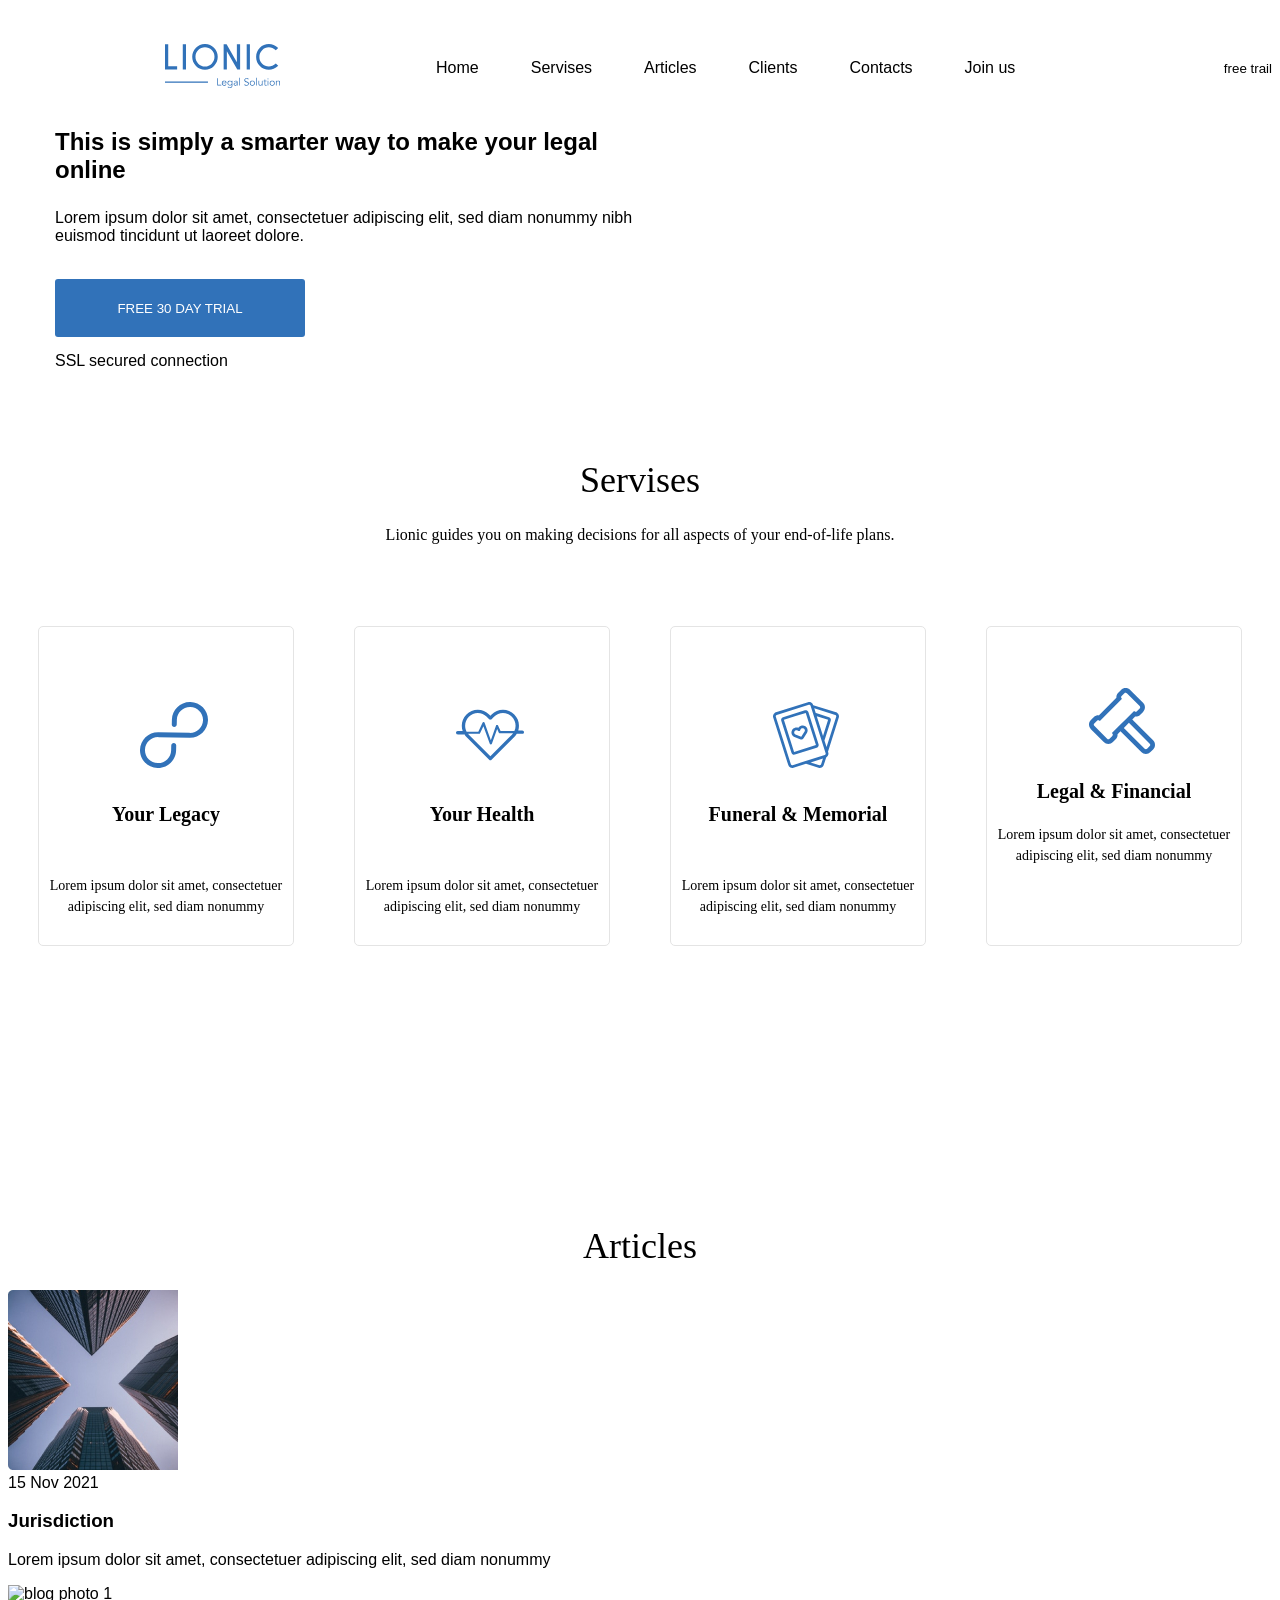
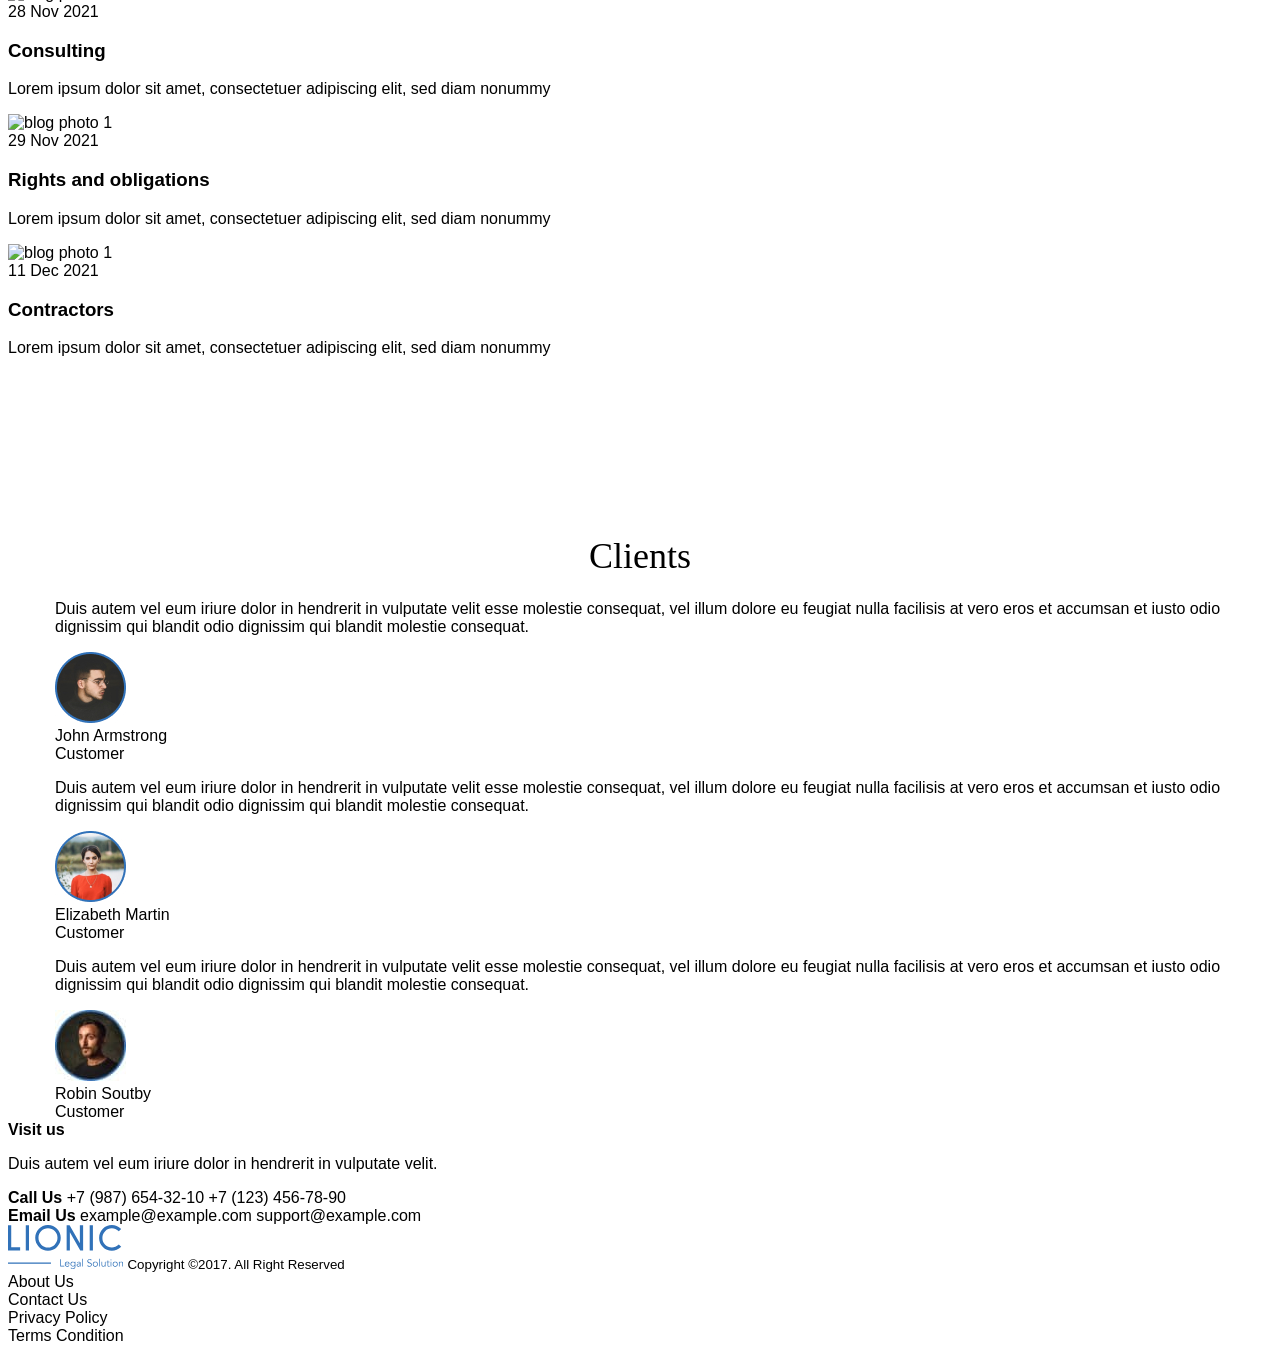
==== commit 8e67bff3: "+css.0.7.60" ====
--- a/index.html
+++ b/index.html
@@ -31,15 +31,17 @@
 <main class="main">
     <section id="hero" class="hero">
         <div class="contanier">
-            <div class="hero-container">
+            <div class="flex hero-contant">
                 <h1 class="hero-title">
                     This is&nbsp;simply a&nbsp;smarter way to&nbsp;make your legal online
                 </h1>
-                <p class="header-descr">
+                <p class="hero-descr">
                     Lorem ipsum dolor sit amet, consectetuer adipiscing elit, sed diam nonummy nibh euismod tincidunt ut&nbsp;laoreet dolore.
                 </p>
                 <button class="btn-reset btn hero-btn">
-                    FREE 30&nbsp;DAY TRIAL
+                   <p class="text-btn">
+                       FREE 30&nbsp;DAY TRIAL
+                   </p>
                 </button>
                 <span class="hero-secure">
                     SSL secured connection
@@ -54,17 +56,17 @@
         <p class="section-descr services-descr">
             Lionic guides you on&nbsp;making decisions for all aspects of&nbsp;your end-of-life plans.
         </p>
-        <ul class="list-reset servises-item">
-            <li class="services-item">
+        <ul class="list-reset servises-item flex">
+            <li class="services-item flex">
                 <img class="services-item-icon" src="img/serv1.svg" alt="icon"></img>
-                <h3 class="service-sitem-title">
+                <h3 class="services-item-title">
                     Your Legacy
                 </h3>
                 <p class="services-item-desc">
                     Lorem ipsum dolor sit amet, consectetuer adipiscing elit, sed diam nonummy
                 </p>
             </li>
-            <li class="services-item">
+            <li class="services-item flex">
                 <img class="services-item-icon" src="img/serv2.svg" alt="icon"></img>
                 <h3 class="services-item-title">
                     Your Health
@@ -72,9 +74,9 @@
                 <p class="services-item-desc">
                     Lorem ipsum dolor sit amet, consectetuer adipiscing elit, sed diam nonummy
                 </p>
-                </li>
+                
             </li>
-            <li class="services-item">
+            <li class="services-item flex">
                 <img class="services-item-icon" src="img/serv3.svg" alt="icon"></img>
                 <h3 class="services-item-title">
                     Funeral &amp;&nbsp;Memorial
@@ -82,17 +84,17 @@
                 <p class="services-item-desc">
                     Lorem ipsum dolor sit amet, consectetuer adipiscing elit, sed diam nonummy
                 </p>
-                </li>
+                
             </li>
-            <li class="services-item">
+            <li class="services-item flx services-item-flex">
                 <img class="services-item-icon" src="img/serv4.svg" alt="icon"></img>
-                <h3 class="service-sitem-title">
+                <h3 class="services-item-title">
                     Legal &amp;&nbsp;Financial
                 </h3>
                 <p class="services-item-desc">
                     Lorem ipsum dolor sit amet, consectetuer adipiscing elit, sed diam nonummy
                 </p>
-                </li>
+                
             </li>
         </ul>
     </section>
--- a/css/style.css
+++ b/css/style.css
@@ -38,6 +38,7 @@
 
 .flex {
     display: flex;
+    justify-content: space-evenly;
 }
 
 .contanier{
@@ -82,3 +83,98 @@
     margin-right: 52px;
 }
 
+/*-----------HERO---------*/
+.hero-contant{
+    max-width: 50%;
+    flex-direction: column;
+    align-items:flex-start;
+}
+
+.hero-title{
+    margin: 0;
+    margin-bottom: 25px;
+}
+
+.hero-descr{
+    margin: 0;
+    margin-bottom: 34px;
+}
+
+.hero-btn {
+    margin-bottom: 15px;
+    width: 250px;
+    height: 58px;
+    padding: 15px, 35px, 15px, 35px;
+    background-color: #3172B9;
+    border-radius: 3px;
+    flex-direction: row;
+}
+
+.text-btn {
+    color: #FFFFFF;
+    flex: none;
+    flex-grow: 0;
+    margin: 0px 10px;
+    order: 0;
+}
+
+/*----------servises-----------*/
+
+.section-title {
+    text-align: center;
+    font-family: Open Sans;
+    font-style:normal ;
+    font-weight: 300;
+    font-size: 36px;
+    line-height: 130%;
+    margin-bottom: 20px;
+}
+
+.section-descr{
+    text-align: center;
+    font-family: Open Sans;
+    font-weight: normal;
+    font-size: 16px;
+    line-height: 22px;
+    font-style: normal;
+}
+
+
+.services-item {
+    flex-direction: column;
+    width: 270px;
+    height: 320px;
+    border-radius: 5px;
+    border: 1px solid #E4E4E4;
+    box-sizing: border-box;
+    margin: 30px;
+    justify-content: space-evenly;
+}
+
+.services-item-icon {
+    width: 68px;
+    height: 66px;
+    margin-top: 61px ;
+    margin-left: 101px;
+    margin-right: 101px;
+}
+
+.services-item-title{
+    font-family: Open Sans;
+    font-weight: 600;
+    font-size: 20px;
+    line-height: 130%;
+    font-style: normal;
+    text-align: center;
+}
+
+.services-item-desc{
+    font-family: Open Sans;
+    font-weight: normal;
+    font-size: 14px;
+    line-height: 150%;
+    /* or 21px */
+    
+    text-align: center;
+    font-style: normal;
+}
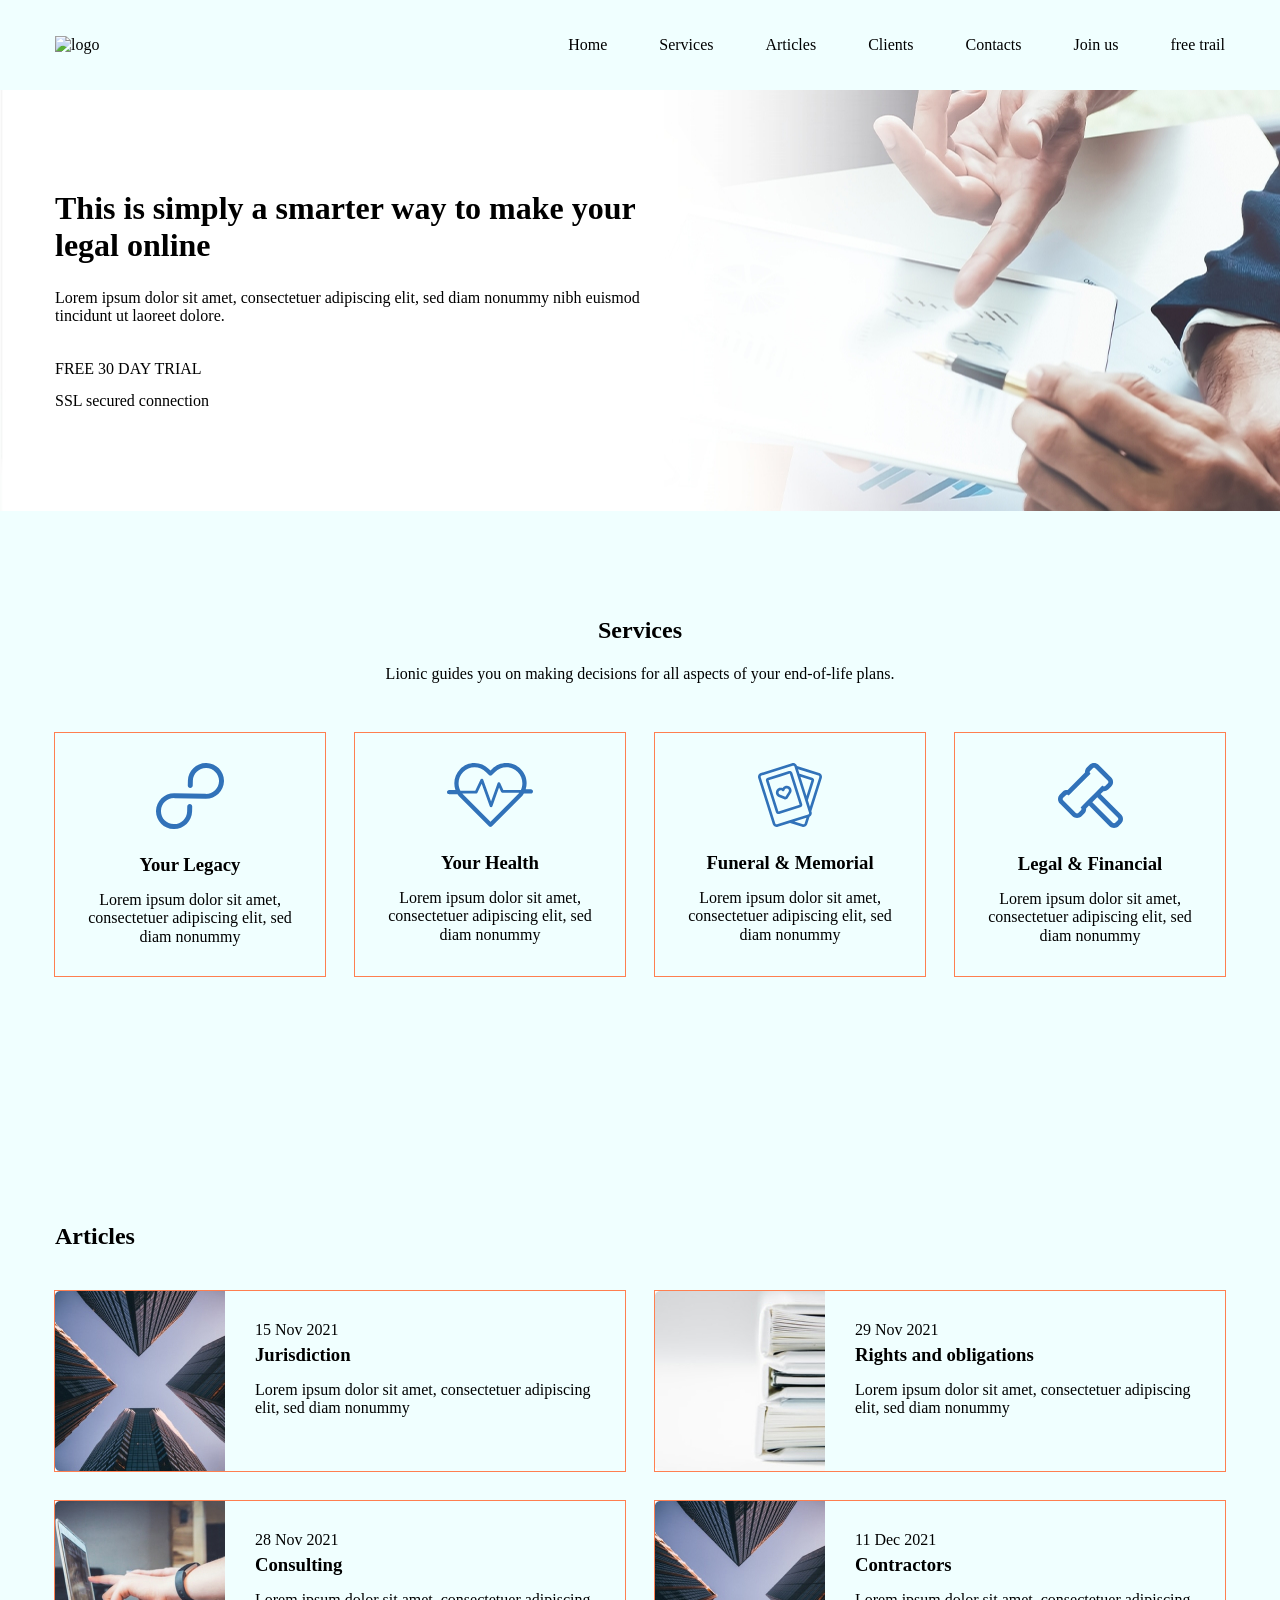
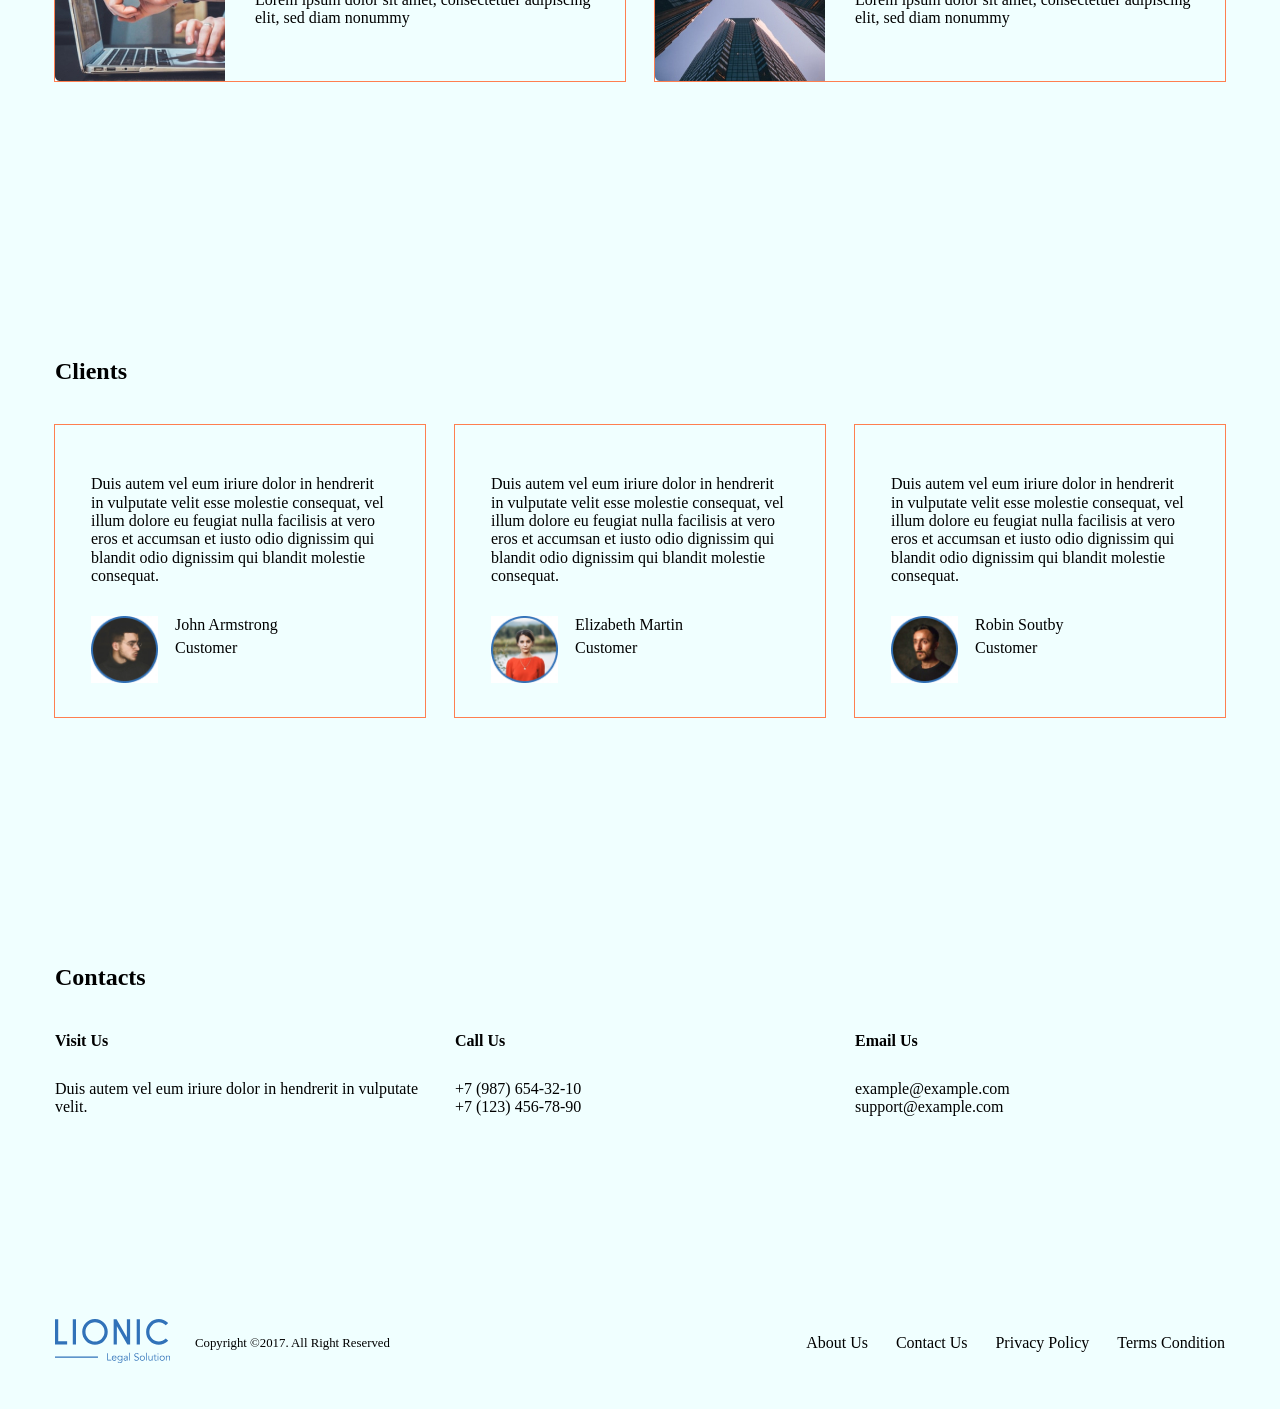
==== commit ae4fe6f3: "не я это не спизди не в коем случае ненененене" ====
--- a/index.html
+++ b/index.html
@@ -1,143 +1,128 @@
 <!DOCTYPE html>
-<html lang="ru">
+<html lang="en">
 <head>
     <meta charset="UTF-8">
     <meta http-equiv="X-UA-Compatible" content="IE=edge">
     <meta name="viewport" content="width=device-width, initial-scale=1.0">
+    <link rel="preconnect" href="https://fonts.googleapis.com">
+<link rel="preconnect" href="https://fonts.gstatic.com" crossorigin>
+<link href="https://fonts.googleapis.com/css2?family=Open+Sans:ital,wght@0,300;0,500;0,700;0,800;1,400;1,500;1,600;1,800&family=Oswald:wght@400;500;600&display=swap" rel="stylesheet"> 
     <link rel="stylesheet" href="css/normalize.css">
     <link rel="stylesheet" href="css/style.css">
     <title>Lionic</title>
 </head>
 <body>
-     <header class="header">
-<div class="container flex header-container">
-    <a href="#"class="header-logo">
-    <img src="img/logo.svg" alt="logo" class="header-logo">
-    </a>
-    
-    <nav class="header-nav">
-        <ul class="header-list  list-reset flex">
-            <li class="header-list-item"><a href="#" class="header-link">Home</a></li>
-            <li class="header-list-item"><a href="#services" class="header-link">Servises</a></li>
-            <li class="header-list-item"><a href="#articles" class="header-link">Articles</a></li>
-            <li class="header-list-item"><a href="#clients" class="header-link">Clients</a></li>
-            <li class="header-list-item"><a href="#contacts" class="header-link">Contacts</a></li>
-            <li class="header-list-item"><a href="#join_us" class="header-link">Join us</a></li>
-        </ul>
-    </nav>  
-    <button class="btn-reset btn header-btn">free trail</button>
-</div>
+<header class="header">
+    <div class="container flex header-container">
+<a href="#" class="header-logo">
+    <img src="img/Logo.svg" class="header-logo" alt="logo">
+</a>
+<nav class="header-nav">
+    <ul class="header-list list-reset flex">
+        <li class="header-list-item"><a href="index.html" class="header-link">Home</a></li>
+        <li class="header-list-item"><a href="services.html" class="header-link">Services</a></li>
+        <li class="header-list-item"><a href="articles.html" class="header-link">Articles</a></li>
+        <li class="header-list-item"><a href="clients.html" class="header-link">Clients</a></li>
+        <li class="header-list-item"><a href="contacts.html" class="header-link">Contacts</a></li>
+        <li class="header-list-item"><a href="join-us.html" class="header-link">Join us</a></li>
+    </ul>
+</nav>
+<button class="btn-reset btn header-btn">free trail</button>
+    </div>
 </header>
 <main class="main">
-    <section id="hero" class="hero">
-        <div class="contanier">
-            <div class="flex hero-contant">
-                <h1 class="hero-title">
-                    This is&nbsp;simply a&nbsp;smarter way to&nbsp;make your legal online
-                </h1>
-                <p class="hero-descr">
-                    Lorem ipsum dolor sit amet, consectetuer adipiscing elit, sed diam nonummy nibh euismod tincidunt ut&nbsp;laoreet dolore.
-                </p>
-                <button class="btn-reset btn hero-btn">
-                   <p class="text-btn">
-                       FREE 30&nbsp;DAY TRIAL
-                   </p>
-                </button>
-                <span class="hero-secure">
-                    SSL secured connection
-                </span>
-            </div>
-        </div>
-    </section>
-    <section id="services" class="services section-offiset">
-        <h2 class="section-title services-title">
-            Servises
+<section id="hero" class="hero">
+<div class="container">
+    <div class="hero-content flex">
+        <h1 class="hero-title">
+            This is&nbsp;simply a&nbsp;smarter way to&nbsp;make your legal online
+        </h1>
+        <p class="hero-descr">
+            Lorem ipsum dolor sit amet, consectetuer adipiscing elit, sed diam nonummy nibh euismod tincidunt ut&nbsp;laoreet dolore.
+        </p>
+        <button class="btn-reset btn hero-btn">
+            FREE 30&nbsp;DAY TRIAL
+        </button>
+        <span class="hero-secure">
+            SSL secured connection
+        </span>
+    </div>
+</div>
+</section>
+<section id="services" class="services section-offset">
+    <div class="container">
+        <h2 class="section title services-title">
+            Services
         </h2>
         <p class="section-descr services-descr">
             Lionic guides you on&nbsp;making decisions for all aspects of&nbsp;your end-of-life plans.
         </p>
-        <ul class="list-reset servises-item flex">
+        <ul class="list-reset services-items flex">
             <li class="services-item flex">
-                <img class="services-item-icon" src="img/serv1.svg" alt="icon"></img>
+                <img class="services-item-icon" src="img/serv1.svg" alt="icon">
                 <h3 class="services-item-title">
                     Your Legacy
                 </h3>
-                <p class="services-item-desc">
+                <p class="services-item-descr">
                     Lorem ipsum dolor sit amet, consectetuer adipiscing elit, sed diam nonummy
                 </p>
             </li>
             <li class="services-item flex">
-                <img class="services-item-icon" src="img/serv2.svg" alt="icon"></img>
+                <img class="services-item-icon" src="img/serv2.svg" alt="icon">
                 <h3 class="services-item-title">
                     Your Health
                 </h3>
-                <p class="services-item-desc">
+                <p class="services-item-descr">
                     Lorem ipsum dolor sit amet, consectetuer adipiscing elit, sed diam nonummy
                 </p>
-                
             </li>
             <li class="services-item flex">
-                <img class="services-item-icon" src="img/serv3.svg" alt="icon"></img>
+                <img class="services-item-icon" src="img/serv3.svg" alt="icon">
                 <h3 class="services-item-title">
                     Funeral &amp;&nbsp;Memorial
                 </h3>
-                <p class="services-item-desc">
-                    Lorem ipsum dolor sit amet, consectetuer adipiscing elit, sed diam nonummy
-                </p>
-                
-            </li>
-            <li class="services-item flx services-item-flex">
-                <img class="services-item-icon" src="img/serv4.svg" alt="icon"></img>
+                <p class="services-item-descr">
+                    Lorem ipsum dolor sit amet, consectetuer adipiscing elit, sed diam nonummy  
+                </p>
+            </li>
+            <li class="services-item flex">
+                <img class="services-item-icon" src="img/serv4.svg" alt="icon">
                 <h3 class="services-item-title">
                     Legal &amp;&nbsp;Financial
                 </h3>
-                <p class="services-item-desc">
+                <p class="services-item-descr">
                     Lorem ipsum dolor sit amet, consectetuer adipiscing elit, sed diam nonummy
                 </p>
-                
             </li>
         </ul>
-    </section>
-    <section id="articles" class="articles section-offiset">
-            <h2 class="section-title services-title">
-              Articles
-             </h2>
-<ul class="list-reset servises-item">
-    <li class="articles-item">
-        <article class="blog-preview">
-            <img src="img/blog1.jpg" class="blog-preview" alt="blog photo 1">
-            <div class="blog preview-text">
-                <time class="blog-preview-time" datetime="2022-02-26 14:36">
-                    15&nbsp;Nov 2021
-                </time>
-                <h3 class="blog-preview-title">
-                    Jurisdiction
-                </h3>
-                <p class="blog-preview-descr">
-                    Lorem ipsum dolor sit amet, consectetuer adipiscing elit, sed diam nonummy
-                </p>
-            </div>
-        </article>
-    </li>
-    <li class="articles-item"></li>
-        <article class="blog-preview">
-            <img src="img/blog2.jpg" class="blog-preview" alt="blog photo 1">
-            <div class="blog preview-text">
-                <time class="blog-preview-time" datetime="2022-02-26 14:36">
-                    28&nbsp;Nov 2021
-                </time>
-                <h3 class="blog-preview-title">
-                    Consulting
-                </h3>
-                <p class="blog-preview-descr">
-                    Lorem ipsum dolor sit amet, consectetuer adipiscing elit, sed diam nonummy
-                </p>
-            </div>
-        </article>
-    <li class="articles-item"></li>
-            <article class="blog-preview">
-                <img src="img/blog3.jpg" class="blog-preview" alt="blog photo 1">
-                <div class="blog preview-text">
+    </div>
+</section>
+<section id="articles" class="articles section-offset">
+<div class="container">
+    <h2 class="section-title articles-title">
+        Articles
+    </h2>
+    <ul class="list-reset articles-list flex">
+        <li class="articles-item">
+            <article class="blog-preview flex">
+                <img src="img/blog-1.jpg" alt="blog photo 1" class="blog preview-image">
+                <div class="blog-preview-text">
+                    <time class="blog-preview-time" datetime="2022-02-26 14:36">
+                        15&nbsp;Nov 2021
+                    </time>
+                    <h3 class="blog-preview-title">
+                        Jurisdiction
+                    </h3>
+                    <p class="blog-preview-descr">
+                        Lorem ipsum dolor sit amet, consectetuer adipiscing elit, sed diam nonummy  
+                    </p>
+                </div>
+            </article>
+        </li>
+        <li class="articles-item">
+            <article class="blog-preview flex">
+                <img src="img/blog-2.jpg" alt="blog photo 2" class="blog preview-image">
+                <div class="blog-preview-text">
                     <time class="blog-preview-time" datetime="2022-02-26 14:36">
                         29&nbsp;Nov 2021
                     </time>
@@ -145,162 +130,188 @@
                         Rights and obligations
                     </h3>
                     <p class="blog-preview-descr">
-                        Lorem ipsum dolor sit amet, consectetuer adipiscing elit, sed diam nonummy
+                        Lorem ipsum dolor sit amet, consectetuer adipiscing elit, sed diam nonummy  
                     </p>
                 </div>
             </article>
-    <li class="articles-item"></li>
-            <article class="blog-preview">
-                <img src="img/blog4.jpg" class="blog-preview" alt="blog photo 1">
-                <div class="blog preview-text">
+        </li>
+        <li class="articles-item">
+            <article class="blog-preview flex">
+                <img src="img/blog-3.jpg" alt="blog photo 3" class="blog preview-image">
+                <div class="blog-preview-text">
                     <time class="blog-preview-time" datetime="2022-02-26 14:36">
-                        11&nbsp;Deс 2021
+                        28&nbsp;Nov 2021
+                    </time>
+                    <h3 class="blog-preview-title">
+                        Consulting
+                    </h3>
+                    <p class="blog-preview-descr">
+                        Lorem ipsum dolor sit amet, consectetuer adipiscing elit, sed diam nonummy  
+                    </p>
+                </div>
+            </article>
+        </li>
+        <li class="articles-item">
+            <article class="blog-preview flex">
+                <img src="img/blog-1.jpg" alt="blog photo 4" class="blog preview-image">
+                <div class="blog-preview-text">
+                    <time class="blog-preview-time" datetime="2022-02-26 14:36">
+                        11&nbsp;Dec 2021
                     </time>
                     <h3 class="blog-preview-title">
                         Contractors
                     </h3>
                     <p class="blog-preview-descr">
-                        Lorem ipsum dolor sit amet, consectetuer adipiscing elit, sed diam nonummy
+                        Lorem ipsum dolor sit amet, consectetuer adipiscing elit, sed diam nonummy  
                     </p>
                 </div>
             </article>
-    </section>
-    <section id="clients" class="clients ection-offiset">
-        <div class="contanier">
-            <h2 class="section-title clients-title">
-                Clients
-            </h2>
-            <ul class="client-list list-reset">
-                <li class="client-item"></li>
-                <p class="clients-item-descr">
-                    Duis autem vel eum iriure dolor in&nbsp;hendrerit in&nbsp;vulputate velit esse molestie consequat, vel illum dolore
-                    eu&nbsp;feugiat nulla facilisis at&nbsp;vero eros et&nbsp;accumsan et&nbsp;iusto odio dignissim qui blandit odio
-                    dignissim qui blandit molestie consequat.
-                </p>
-                <div class="client-user">
-                    <div class="client-avatar">
-                            <img src="img/client1.jpg" alt="">
-                        </div>
-                        <div class="client-tex">
-                            <div class="client-name">
-                                John Armstrong
-                            </div>
-                            <span class="client-post">
-                                Customer    
-                            </span>
-                        </div>
+        </li>
+    </ul>
+</div>
+</section>
+<section id="clients" class="clients section-offset">
+<div class="container">
+    <h2 class="section-title clients-title">
+        Clients
+    </h2>
+    <ul class="list-reset clients-list flex">
+        <li class="clients-item flex">
+            <p class="clients-item-descr">
+                Duis autem vel eum iriure dolor in&nbsp;hendrerit in&nbsp;vulputate velit esse molestie consequat, vel illum dolore eu&nbsp;feugiat nulla facilisis at&nbsp;vero eros et&nbsp;accumsan et&nbsp;iusto odio dignissim qui blandit odio dignissim qui blandit molestie consequat.
+            </p>
+            <div class="clients-user flex">
+                <div class="clients-avatar">
+<img src="img/client-1.jpg" alt="John Armstrong">
+                </div>
+                <div class="clients-text">
+                    <div class="clients-name">
+                        John Armstrong
                     </div>
-                <li class="client-item"></li>
-                <p class="clients-item-descr">
-            
-                    Duis autem vel eum iriure dolor in&nbsp;hendrerit in&nbsp;vulputate velit esse molestie consequat, vel illum dolore
-                    eu&nbsp;feugiat nulla facilisis at&nbsp;vero eros et&nbsp;accumsan et&nbsp;iusto odio dignissim qui blandit odio
-                    dignissim qui blandit molestie consequat.
-                </p>
-                <div class="client-user">
-                    <div class="client-avatar">
-                        <img src="img/client2.jpg" alt="">
+                    <span class="clients-post">
+                        Customer
+                    </span>
+                </div>
+            </div>
+        </li>
+        <li class="clients-item flex">
+            <p class="clients-item-descr">
+                Duis autem vel eum iriure dolor in&nbsp;hendrerit in&nbsp;vulputate velit esse molestie consequat, vel illum dolore eu&nbsp;feugiat nulla facilisis at&nbsp;vero eros et&nbsp;accumsan et&nbsp;iusto odio dignissim qui blandit odio dignissim qui blandit molestie consequat.
+            </p>
+            <div class="clients-user flex">
+                <div class="clients-avatar">
+<img src="img/client-2.jpg" alt="Elizabeth Martin">
+                </div>
+                <div class="clients-text">
+                    <div class="clients-name">
+                        Elizabeth Martin
                     </div>
-                    <div class="client-tex">
-                        <div class="client-name">
-                             Elizabeth Martin
-                        </div>
-                        <span class="client-post">
-                            Customer
-                        </span>
+                    <span class="clients-post">
+                        Customer
+                    </span>
+                </div>
+            </div>
+        </li>
+        <li class="clients-item flex">
+            <p class="clients-item-descr">
+                Duis autem vel eum iriure dolor in&nbsp;hendrerit in&nbsp;vulputate velit esse molestie consequat, vel illum dolore eu&nbsp;feugiat nulla facilisis at&nbsp;vero eros et&nbsp;accumsan et&nbsp;iusto odio dignissim qui blandit odio dignissim qui blandit molestie consequat.
+            </p>
+            <div class="clients-user flex">
+                <div class="clients-avatar">
+<img src="img/client-3.jpg" alt="Robin Soutby">
+                </div>
+                <div class="clients-text">
+                    <div class="clients-name">
+                        Robin Soutby
                     </div>
-                </div>
-                <li class="client-item">
-                <p class="clients-item-descr">
-                    Duis autem vel eum iriure dolor in&nbsp;hendrerit in&nbsp;vulputate velit esse molestie consequat, vel illum dolore
-                    eu&nbsp;feugiat nulla facilisis at&nbsp;vero eros et&nbsp;accumsan et&nbsp;iusto odio dignissim qui blandit odio
-                    dignissim qui blandit molestie consequat.
-                </p>
-                <div class="client-user">
-                    <div class="client-avatar">
-                        <img src="img/client3.jpg" alt="">
-                    </div>
-                    <div class="client-tex">
-                        <div class="client-name">
-                            Robin Soutby
-                        </div>
-                        <span class="client-post">
-                            Customer
-                        </span>
-                    </div>
-                </div>
-                </li>
+                    <span class="clients-post">
+                        Customer
+                    </span>
+                </div>
+            </div>
+        </li>
+    </ul>
+</div>
+</section>
+<section id="contacts" class="contacts section-offset">
+<div class="container">
+    <h2 class="section-title contacts-title">
+        Contacts
+    </h2>
+    <address class="contacts-address">
+        <ul class="list-reset contacts-list flex">
+            <li class="contacts-item flex">
+                <strong class="contacts-item-caption">
+                    Visit Us
+                </strong>
+                <p class="contacts-item-text">
+                    Duis autem vel eum iriure dolor in&nbsp;hendrerit in&nbsp;vulputate velit.
+                </p>
+            </li>
+            <li class="contacts-item flex">
+                <strong class="contacts-item-caption">
+                    Call&nbsp;Us
+                </strong>
+                <a href="tel:+79876543210" class="contacts-item-link">
+                    +7 (987) 654-32-10
+                </a>
+                <a href="tel:+71234567890" class="contacts-item-link">
+                    +7 (123) 456-78-90
+                </a>
+            </li>
+            <li class="contacts-item flex">
+                <strong class="contacts-item-caption">
+                    Email&nbsp;Us
+                </strong>
+                <a href="mailto:example@example.com" class="contacts-item-link">
+                    example@example.com
+                </a>
+                <a href="mailto:support@example.com" class="contacts-item-link">
+                    support@example.com
+                </a>
+            </li>
+        </ul>
+    </address>
+</div>
+</section>
+<section id="join-us" class="join-us">
+
+</section>
+</main>
+<footer class="footer">
+    <div class="container flex footer-container">
+        <div class="footer-left flex">
+            <a href="#" class="footer-logo">
+                <img src="img/logo.svg" alt="Logo">
+            </a>
+            <small class="footer-copy">
+                Copyright ©2017. All Right Reserved
+            </small>
+        </div>
+        <div class="footer-right flex">
+            <nav class="footer-nav">
+                <ul class="list-reset footer-list flex">
+                    <li class="footer-item">
+                        <a href="#" target="_blank" class="footer-link">About Us</a>
+                    </li>
+                    <li class="footer-item">
+                        <a href="#" target="_blank" class="footer-link">Contact Us</a>
+                    </li>
+                    <li class="footer-item">
+                        <a href="#" target="_blank" class="footer-link">Privacy Policy</a>
+                    </li>
+                    <li class="footer-item">
+                        <a href="#" target="_blank" class="footer-link">Terms Condition</a>
+                    </li>
+                </ul>
+            </nav>
+            <ul class="list-reset social flex">
+                <li class="social-item"><a href="#" class="social-link social-link-tw"></a></li>
+                <li class="social-item"><a href="#" class="social-link social-link-linkedin"></a></li>
+                <li class="social-item"><a href="#" class="social-link social-link-mail"></a></li>
             </ul>
         </div>
-    </section>
-    <section id="contacts" class="contacts ection-offiset">
-    <ul class="list-reset servises-item">
-        <li class="contacts-item">
-            <strong class="contacts-item-caption">
-                Visit us
-            </strong>
-            <p class="contavts-item-text">
-                Duis autem vel eum iriure dolor in&nbsp;hendrerit in&nbsp;vulputate velit.
-            </p>
-        </li>
-        <li class="contacts-item">
-            <strong class="contacts-item-caption">
-                Call&nbsp;Us
-            </strong>
-            <a href="tel:+79876543210" class="contacts-item-link">
-                +7 (987) 654-32-10
-            </a>
-            <a href="tel:+71234567890" class="contacts-item-link">
-                +7 (123) 456-78-90
-            </a>
-        </li>
-        <li class="contacts-item">
-            <strong class="contacts-item-caption">
-                Email&nbsp;Us
-            </strong>
-            <a href="mailto:example@example.com">example@example.com</a>
-            <a href="mailto:support@example.com">support@example.com</a>
-        </li>
-    </ul>
-    </section>
-    <section id="join_us" class="join_us ection-offiset">
-    
-    </sectionsrc>
-</main>
-<footer class="footer">
-    <div class="container">
-        <div class="footer-left">
-        <a href="#" class="footer-logo">
-            <img src="img/logo.svg" alt="Logo">
-        </a>
-        <small class="footer-copy">
-            Copyright ©2017. All Right Reserved
-        </small>
     </div>
-    <div class="footer-right">
-        <nav class="footer-nav">
-            <ul class="list-reset footer-list">
-                <li class="footer-item">
-                    <a href="#" target="_blank" class="footer-link">About Us</a>
-                </li>
-                <li class="footer-item">
-                    <a href="#" target="_blank" class="footer-link">Contact Us</a>
-                </li>
-                <li class="footer-item">
-                    <a href="#" target="_blank" class="footer-link">Privacy Policy</a>
-                </li>
-                <li class="footer-item">
-                    <a href="#" target="_blank" class="footer-link">Terms Condition</a>
-                </li>
-            </ul>
-        </nav>
-        <ul class="list-reset social">
-            <li class="social-item"><a href="#" class="social-link social-link-tw"></a></li>
-            <li class="social-item"><a href="#" class="social-link social-link-linkedin"></a></li>
-            <li class="social-item"><a href="#" class="social-link social-link-mail"></a></li>
-        </ul>
-    </div>
-</div>
 </footer>
 </body>
-</html>
+</html>
--- a/css/style.css
+++ b/css/style.css
@@ -1,7 +1,6 @@
 html {
-    box-sizing: border-box;
-}
-
+   box-sizing: border-box;
+}
 
 *,
 *::before,
@@ -14,40 +13,40 @@
     text-decoration: none;
 }
 
-img{
+img {
     max-width: 100%;
 }
 
 body {
     min-width: 1200px;
-    font-family: 'font', sans-serif;
+    font-family: 'Oswald', 'Open Sans' sans-serif;
+    background-color: azure;
 }
 
 .list-reset {
     margin: 0;
     padding: 0;
-    list-style: none;
+    list-style: none;  /*отменяет маркеры*/
 }
 
 .btn-reset {
-    padding: 0;
-    border:0;
-    background-color: transparent;
-    cursor: pointer;
+   padding: 0;
+   border: none;
+   background-color: transparent;   /*устанавливает прозрачный фон*/
+   cursor: pointer; /*чтоб было видно курсор, что можно кликать*/
 }
 
 .flex {
     display: flex;
-    justify-content: space-evenly;
-}
-
-.contanier{
+}
+
+.container {
     width: 1200px;
     padding: 0 15px;
-    margin: 0 auto;
-}
-
-.section-title{
+    margin: 0 auto;  /*auto чтоб центрировался по горизонтали*/
+}
+
+.section-title {
     margin: 0;
     margin-bottom: 40px;
 }
@@ -57,13 +56,13 @@
     margin-bottom: 50px;
 }
 
-.section-offiset{
+.section-offset {
     padding-top: 87px;
     padding-bottom: 160px;
 }
 
-/*HEADER*/
-.header{
+/*header*/
+.header {
     padding: 36px 0;
 }
 
@@ -72,109 +71,197 @@
 }
 
 .header-logo {
-    margin: auto;
+    margin-right: auto;  /* распределяет по горизонтали, прижав меню навигации вправо*/
 }
 
 .header-nav {
-    margin-right: auto;
-}
-
-.header-list-item {
+    margin-right: 52px;   /*расстояние между навигацией и кнопкой*/
+}
+
+.header-list-item:not(:last-child) {
     margin-right: 52px;
 }
 
-/*-----------HERO---------*/
-.hero-contant{
+/*hero*/
+.hero {
+    padding: 100px 0;
+    background-image: url(../img/hero.jpg);
+}
+
+.hero-content {
     max-width: 50%;
     flex-direction: column;
-    align-items:flex-start;
-}
-
-.hero-title{
+    align-items: flex-start;
+}
+
+.hero-title {
     margin: 0;
     margin-bottom: 25px;
 }
 
-.hero-descr{
+.hero-descr {
     margin: 0;
     margin-bottom: 34px;
 }
 
 .hero-btn {
+    margin-bottom: 14px;
+}
+
+/*services*/
+.services-title {   /*заголовок*/
+    text-align: center;
+}
+
+.services-descr {   /*параграф-абзац*/
+    text-align: center;
+}
+
+.services-item {
+    flex-direction: column; /*меняем главную ось*/
+    align-items: center;    /*отцентруем*/
+    padding: 30px;
+    width: 270px;
+    outline: 1px solid coral; /*для того, чтобы мы могли визуально видеть границы*/
+}
+
+/*далее выставим отступ между нашими карточками в services, 
+но нужно учитывать, что карточек может стать больше поэтому зададим справа отступ 30, 
+но у каждой четвертой будем обнулять*/
+
+.services-item:not(:nth-child(4n)) {
+    margin-right: 30px;
+}
+
+.services-item-icon {   /*отступ снизу иконки*/
+    margin-bottom: 25px;  
+}
+
+.services-item-title {
+    margin: 0;
     margin-bottom: 15px;
-    width: 250px;
-    height: 58px;
-    padding: 15px, 35px, 15px, 35px;
-    background-color: #3172B9;
-    border-radius: 3px;
-    flex-direction: row;
-}
-
-.text-btn {
-    color: #FFFFFF;
-    flex: none;
-    flex-grow: 0;
-    margin: 0px 10px;
-    order: 0;
-}
-
-/*----------servises-----------*/
-
-.section-title {
-    text-align: center;
-    font-family: Open Sans;
-    font-style:normal ;
-    font-weight: 300;
-    font-size: 36px;
-    line-height: 130%;
-    margin-bottom: 20px;
-}
-
-.section-descr{
-    text-align: center;
-    font-family: Open Sans;
-    font-weight: normal;
-    font-size: 16px;
-    line-height: 22px;
+}
+
+.services-item-descr {
+    margin: 0;
+    text-align: center;  /*текст по центру*/
+}
+
+/*Article*/
+.articles-list {
+    flex-wrap: wrap;
+}
+.articles-item {
+    width: 570px;
+    margin-bottom: 30px;
+    outline: 1px solid coral; /*для того, чтобы мы могли визуально видеть границы*/
+}
+
+.articles-item:not(:nth-child(2n)) {
+    margin-right: 30px;
+}
+
+.blog preview-image {
+    object-fit: cover;   /*чтобы картинка занимала всё место для нее отведенное, 
+    даже если картинка будет неправильной пропорции*/
+}
+
+.blog-preview-text {
+    padding: 30px;
+}
+
+.blog-preview-time {
+    display: block;
+    margin-bottom: 5px;
+}
+
+.blog-preview-title {
+    margin: 0;
+    margin-bottom: 15px;
+}
+
+.blog-preview-descr {
+    margin: 0;
+}
+
+/*clients*/
+.clients-item {
+    flex-direction: column;
+    width: 370px;
+    padding: 50px 36px;
+    padding-bottom: 30px;
+    outline: 1px solid coral; /*для того, чтобы мы могли визуально видеть границы*/
+}
+
+.clients-item:not(:nth-child(3n)) {
+    margin-right: 30px;
+}
+
+.clients-item-descr {
+    margin: 0;
+    margin-bottom: 30px;
+}
+
+.clients-user {
+    margin-top: auto;
+}
+
+.clients-avatar {
+    flex-shrink: 0;
+    width: 67px;
+    margin-right: 17px;
+}
+
+.clients-name {
+    margin-bottom: 5px;
+}
+
+/*contacts*/
+.contacts-address {
     font-style: normal;
 }
 
-
-.services-item {
+.contacts-item {
     flex-direction: column;
-    width: 270px;
-    height: 320px;
-    border-radius: 5px;
-    border: 1px solid #E4E4E4;
-    box-sizing: border-box;
-    margin: 30px;
-    justify-content: space-evenly;
-}
-
-.services-item-icon {
-    width: 68px;
-    height: 66px;
-    margin-top: 61px ;
-    margin-left: 101px;
-    margin-right: 101px;
-}
-
-.services-item-title{
-    font-family: Open Sans;
-    font-weight: 600;
-    font-size: 20px;
-    line-height: 130%;
-    font-style: normal;
-    text-align: center;
-}
-
-.services-item-desc{
-    font-family: Open Sans;
-    font-weight: normal;
-    font-size: 14px;
-    line-height: 150%;
-    /* or 21px */
-    
-    text-align: center;
-    font-style: normal;
+    width: 370px;
+    /*outline: 1px solid coral; */
+}
+
+.contacts-item:not(:nth-child(3n)) {
+    margin-right: 30px;
+}
+
+.contacts-item-caption {
+    margin-bottom: 30px;
+}
+
+.contacts-item-text {
+    margin: 0;
+}
+
+.contacts-item-link:not(:last-childs) {
+    margin-bottom: 5px;
+}
+
+/*footer*/
+.footer {
+    padding: 42px 0;
+}
+
+.footer-container {
+    align-items: center;
+    justify-content: space-between;
+}
+
+.footer-left,
+.footer-right {
+    align-items: center;
+}
+
+.footer-logo {
+    margin-right: 25px;
+}
+
+.footer-item:not(:last-child) {
+    margin-right: 28px;
 }
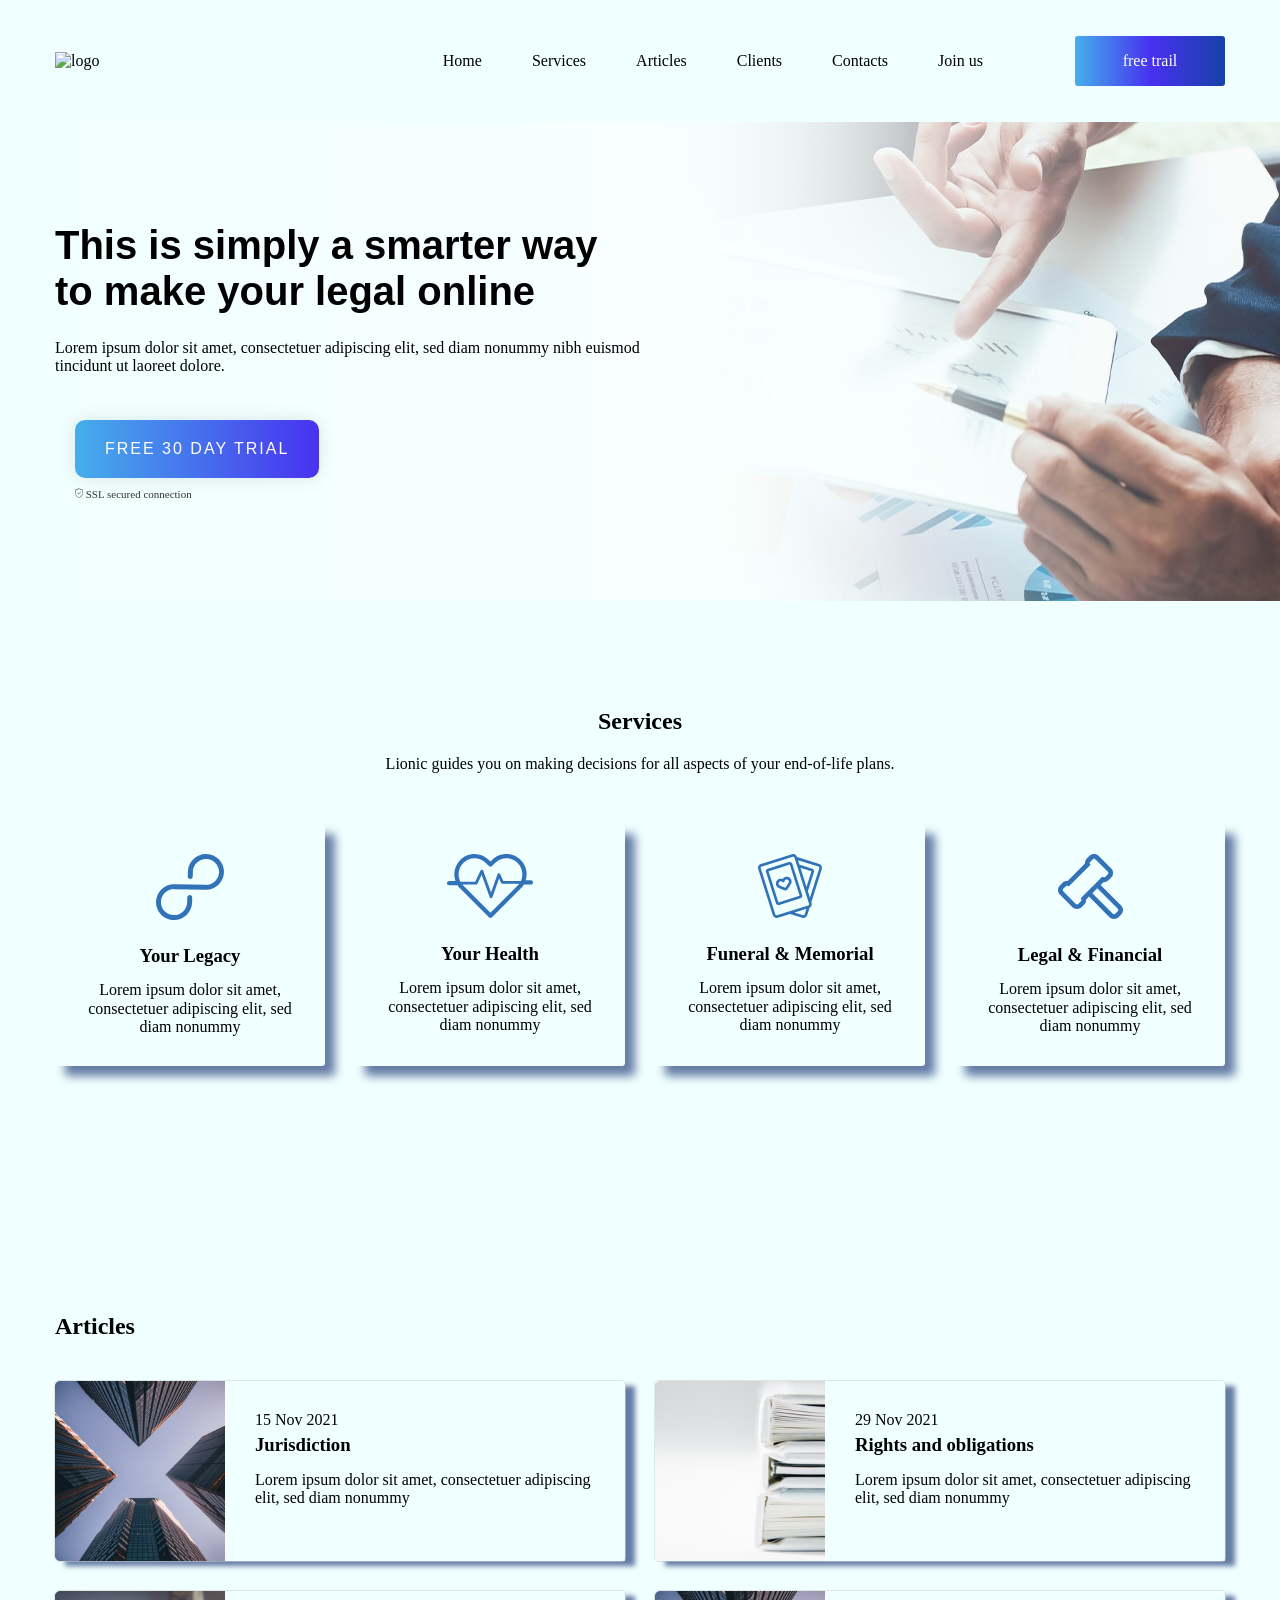
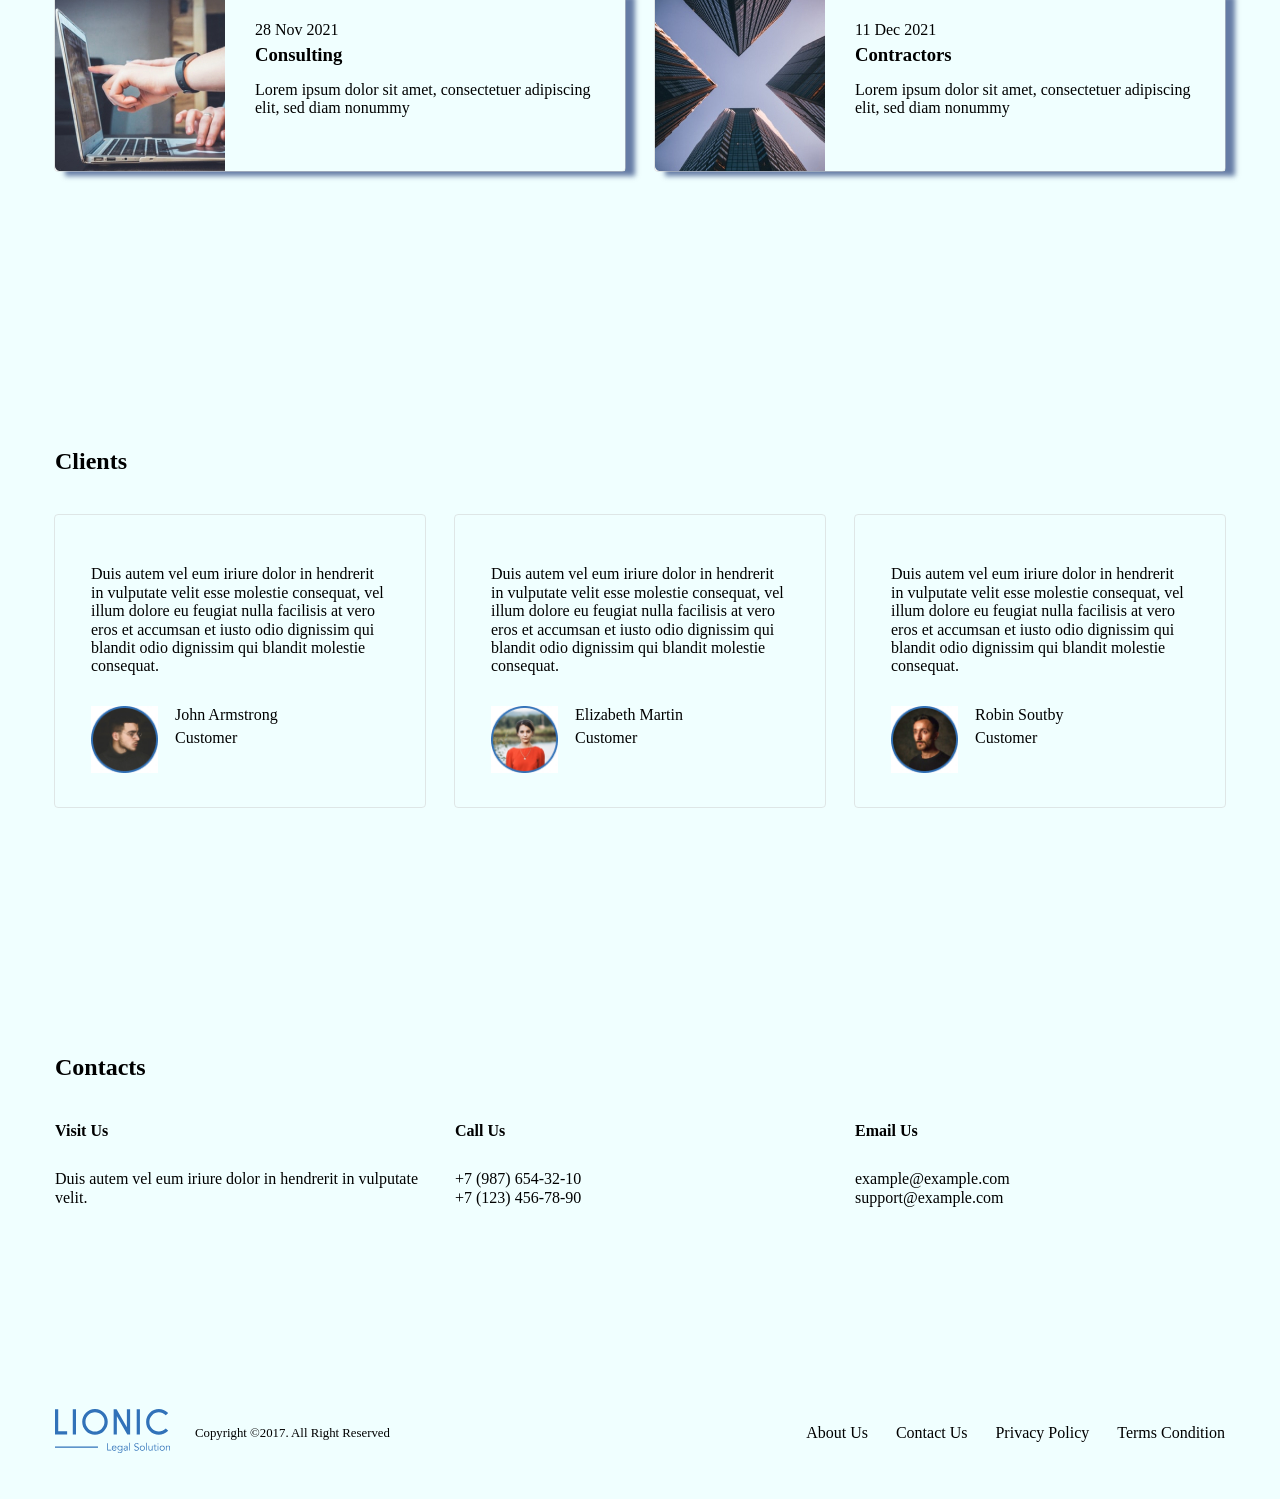
==== commit 46507c7c: "css_finish" ====
--- a/index.html
+++ b/index.html
@@ -6,10 +6,16 @@
     <meta name="viewport" content="width=device-width, initial-scale=1.0">
     <link rel="preconnect" href="https://fonts.googleapis.com">
 <link rel="preconnect" href="https://fonts.gstatic.com" crossorigin>
-<link href="https://fonts.googleapis.com/css2?family=Open+Sans:ital,wght@0,300;0,500;0,700;0,800;1,400;1,500;1,600;1,800&family=Oswald:wght@400;500;600&display=swap" rel="stylesheet"> 
-    <link rel="stylesheet" href="css/normalize.css">
+<link rel="preconnect" href="https://fonts.googleapis.com">
+<link rel="preconnect" href="https://fonts.gstatic.com" crossorigin>
+<link href="https://fonts.googleapis.com/css2?family=Smooch+Sans:wght@300&display=swap" rel="stylesheet">
+<link rel="preconnect" href="https://fonts.googleapis.com">
+<link rel="preconnect" href="https://fonts.gstatic.com" crossorigin>
+<link href="https://fonts.googleapis.com/css2?family=Smooch+Sans:wght@100;700&display=swap" rel="stylesheet">
+<link rel="stylesheet" href="css/normalize.css">
     <link rel="stylesheet" href="css/style.css">
     <title>Lionic</title>
+    
 </head>
 <body>
 <header class="header">
@@ -44,7 +50,7 @@
             FREE 30&nbsp;DAY TRIAL
         </button>
         <span class="hero-secure">
-            SSL secured connection
+           <img src="img/secure.png" class="hero-secure-img"  alt=""> SSL secured connection
         </span>
     </div>
 </div>
--- a/css/style.css
+++ b/css/style.css
@@ -8,6 +8,13 @@
     box-sizing: inherit;
 }
 
+::selection {
+background: #08e2ff; /* Safari */
+}
+::-moz-selection {
+background: #0afdf1; /* Firefox */
+}
+
 a {
     color: inherit;
     text-decoration: none;
@@ -19,8 +26,8 @@
 
 body {
     min-width: 1200px;
-    font-family: 'Oswald', 'Open Sans' sans-serif;
-    background-color: azure;
+    font-family: 'Montserrat';
+    background-color: rgb(240, 255, 255);
 }
 
 .list-reset {
@@ -32,8 +39,7 @@
 .btn-reset {
    padding: 0;
    border: none;
-   background-color: transparent;   /*устанавливает прозрачный фон*/
-   cursor: pointer; /*чтоб было видно курсор, что можно кликать*/
+   background-color: transparent; 
 }
 
 .flex {
@@ -61,6 +67,8 @@
     padding-bottom: 160px;
 }
 
+
+
 /*header*/
 .header {
     padding: 36px 0;
@@ -78,14 +86,36 @@
     margin-right: 52px;   /*расстояние между навигацией и кнопкой*/
 }
 
-.header-list-item:not(:last-child) {
-    margin-right: 52px;
-}
-
+.header-list-item {
+    margin-right: 30px;
+    padding: 10px;
+    border: 1px;
+}
+
+.header-list-item:hover {
+    color: #3172B9;
+    outline: groove;
+}
+
+.header-link{
+    
+}
+
+.header-btn{
+    background-image: linear-gradient(to right, #45aeeb 0%, #4830F0 51%, #1742a7 100%);
+    width: 150px;
+    height: 50px;
+    border-radius:3px;
+    transition: .5s;
+    color: white;
+}
+.header-btn:hover {
+  background-image:  linear-gradient(to right, #2a88be 0%, #2e1ba3 51%, #152f6d 100%);;
+}
 /*hero*/
 .hero {
     padding: 100px 0;
-    background-image: url(../img/hero.jpg);
+    background-image: linear-gradient(to right, rgb(240, 255, 255) 0%, rgba(240, 255, 255, 0) 100%),  url(../img/hero.jpg);
 }
 
 .hero-content {
@@ -97,20 +127,53 @@
 .hero-title {
     margin: 0;
     margin-bottom: 25px;
+    font-family: 'Montserrat', sans-serif;
+    font-weight: 600;
+    font-size: 40px;
+    font-style: normal;
 }
 
 .hero-descr {
     margin: 0;
     margin-bottom: 34px;
+    font-family: Open Sans;
+    font-style: normal;
+    font-weight: 300;
 }
 
 .hero-btn {
-    margin-bottom: 14px;
+  text-decoration: none;
+  display: inline-block;
+  color: white;
+  padding: 20px 30px;
+  margin: 10px 20px;
+  border-radius: 10px;
+  font-family: 'Montserrat', sans-serif;
+  text-transform: uppercase;
+  letter-spacing: 2px;
+  background-image: linear-gradient(to right, #45aeeb 0%, #4830F0 51%, #0b1b3f 100%);
+  background-size: 200% auto;
+  box-shadow: 0 0 20px rgba(0, 0, 0, .1);
+  transition: .5s;
+}
+.hero-btn:hover {
+  background-position: right center;
+}
+
+.hero-secure{
+    color: #2e2e2ef5;
+    font-size: 11px;
+    margin-left: 20px;
+}
+
+.hero-secure-img{
+    width: 8px;
 }
 
 /*services*/
 .services-title {   /*заголовок*/
     text-align: center;
+    
 }
 
 .services-descr {   /*параграф-абзац*/
@@ -122,7 +185,13 @@
     align-items: center;    /*отцентруем*/
     padding: 30px;
     width: 270px;
-    outline: 1px solid coral; /*для того, чтобы мы могли визуально видеть границы*/
+    border-radius: 3px; 
+    box-shadow: 10px 10px 10px  #001e6494;
+    transition: .5s;
+}
+
+.services-item:hover{
+    box-shadow: 0px 0px 5px #001e6494;
 }
 
 /*далее выставим отступ между нашими карточками в services, 
@@ -154,11 +223,23 @@
 .articles-item {
     width: 570px;
     margin-bottom: 30px;
-    outline: 1px solid coral; /*для того, чтобы мы могли визуально видеть границы*/
+    border-radius: 3px;
+    outline: 1px solid #cfcfcf83;
+    /*outline: 1px solid coral; для того, чтобы мы могли визуально видеть границы*/
 }
 
 .articles-item:not(:nth-child(2n)) {
     margin-right: 30px;
+    
+}
+
+.blog-preview{
+    box-shadow: 10px 5px 5px #001e6494;
+    transition: .5s;
+}
+
+.blog-preview:hover{
+    box-shadow: 0px 0px 5px #001e6494;
 }
 
 .blog preview-image {
@@ -190,7 +271,9 @@
     width: 370px;
     padding: 50px 36px;
     padding-bottom: 30px;
-    outline: 1px solid coral; /*для того, чтобы мы могли визуально видеть границы*/
+    border-radius: 3px;
+    outline: 1px solid #cfcfcf83;
+    /*outline: 1px solid coral; для того, чтобы мы могли визуально видеть границы*/
 }
 
 .clients-item:not(:nth-child(3n)) {
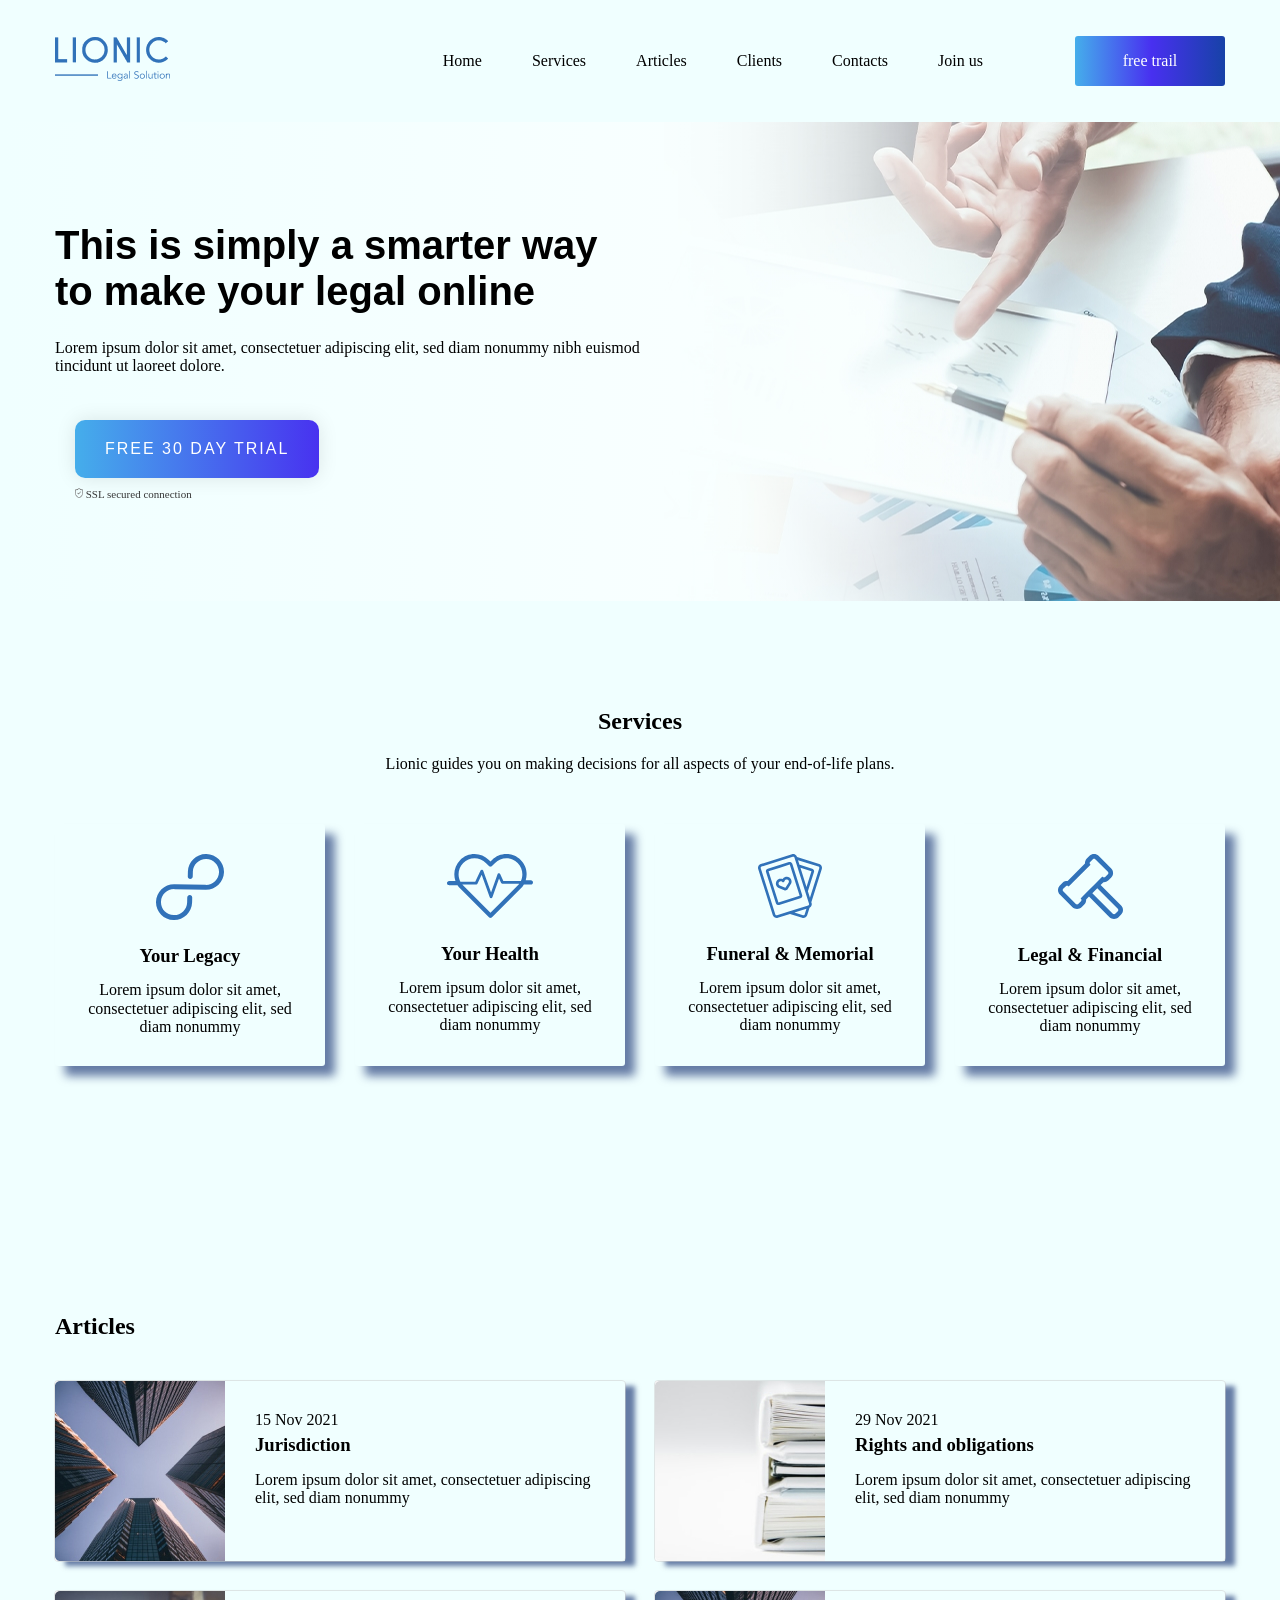
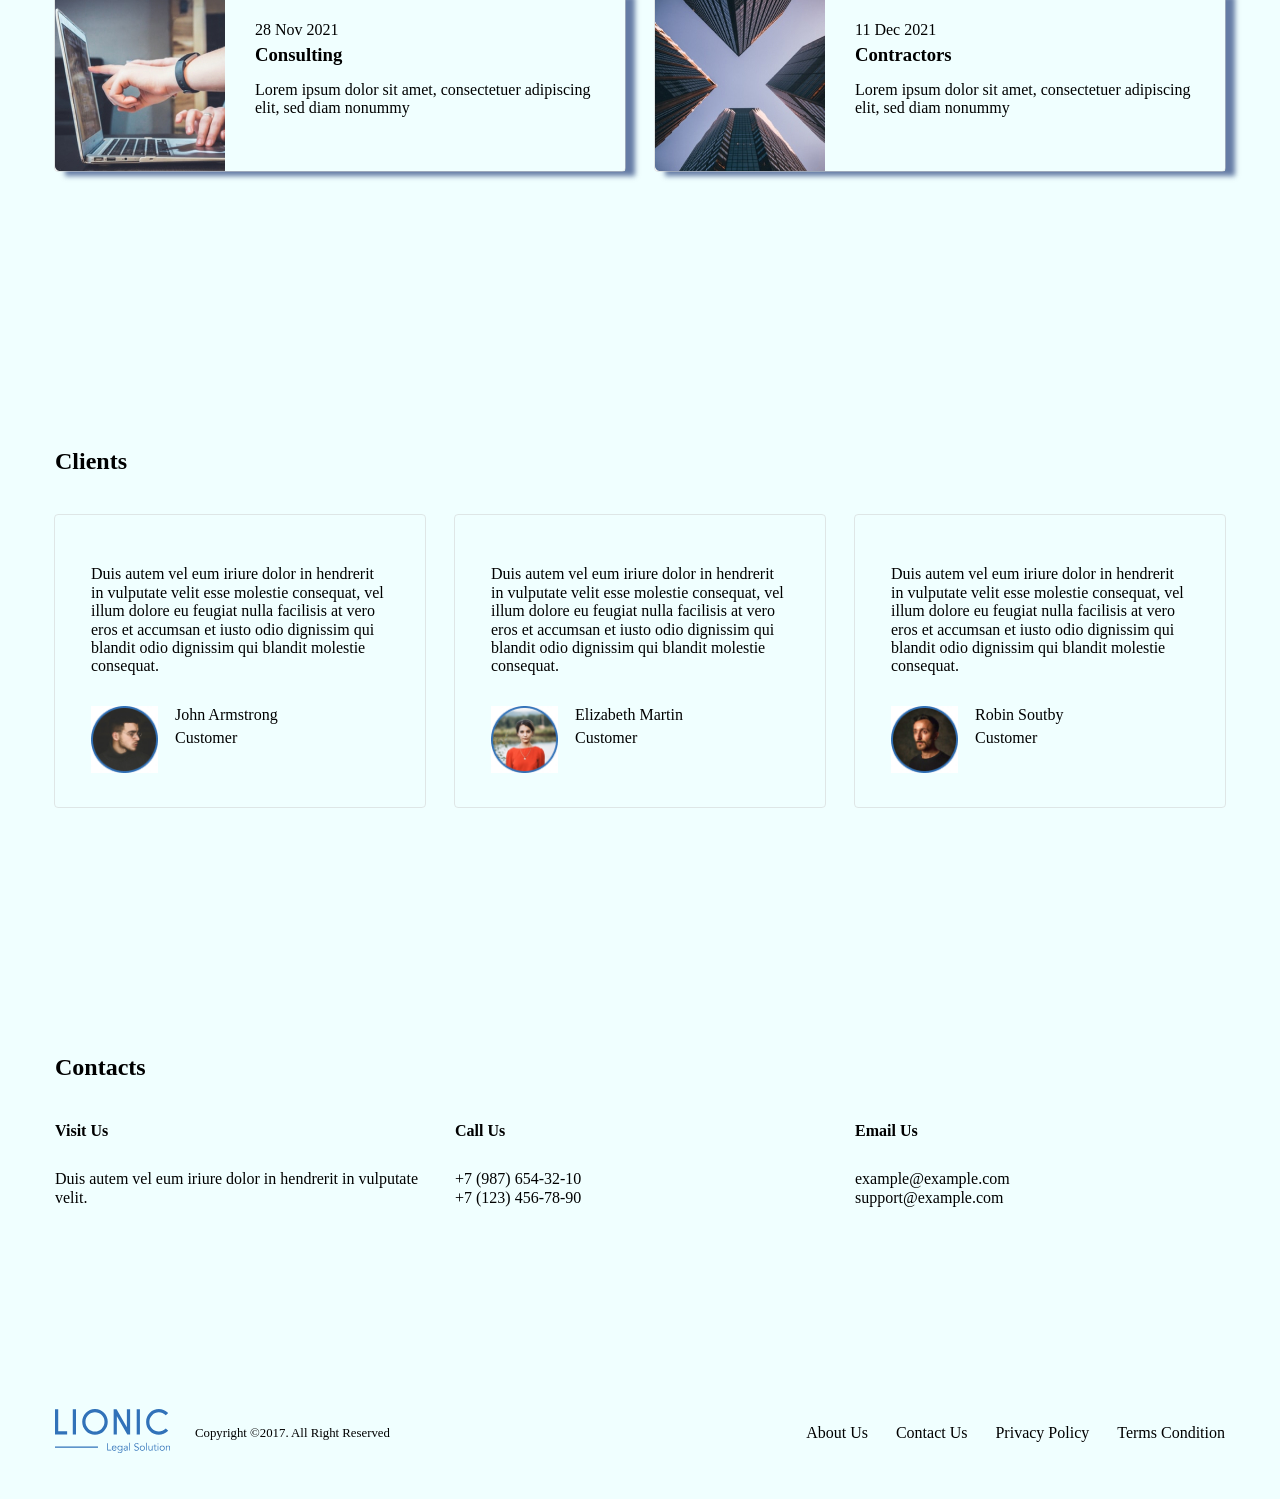
==== commit 722dfb44: "db-logo" ====
--- a/index.html
+++ b/index.html
@@ -21,7 +21,7 @@
 <header class="header">
     <div class="container flex header-container">
 <a href="#" class="header-logo">
-    <img src="img/Logo.svg" class="header-logo" alt="logo">
+    <img src="img/Logo.png" class="header-logo" alt="logo">
 </a>
 <nav class="header-nav">
     <ul class="header-list list-reset flex">
--- a/css/style.css
+++ b/css/style.css
@@ -97,9 +97,7 @@
     outline: groove;
 }
 
-.header-link{
-    
-}
+
 
 .header-btn{
     background-image: linear-gradient(to right, #45aeeb 0%, #4830F0 51%, #1742a7 100%);
@@ -112,6 +110,8 @@
 .header-btn:hover {
   background-image:  linear-gradient(to right, #2a88be 0%, #2e1ba3 51%, #152f6d 100%);;
 }
+
+
 /*hero*/
 .hero {
     padding: 100px 0;
